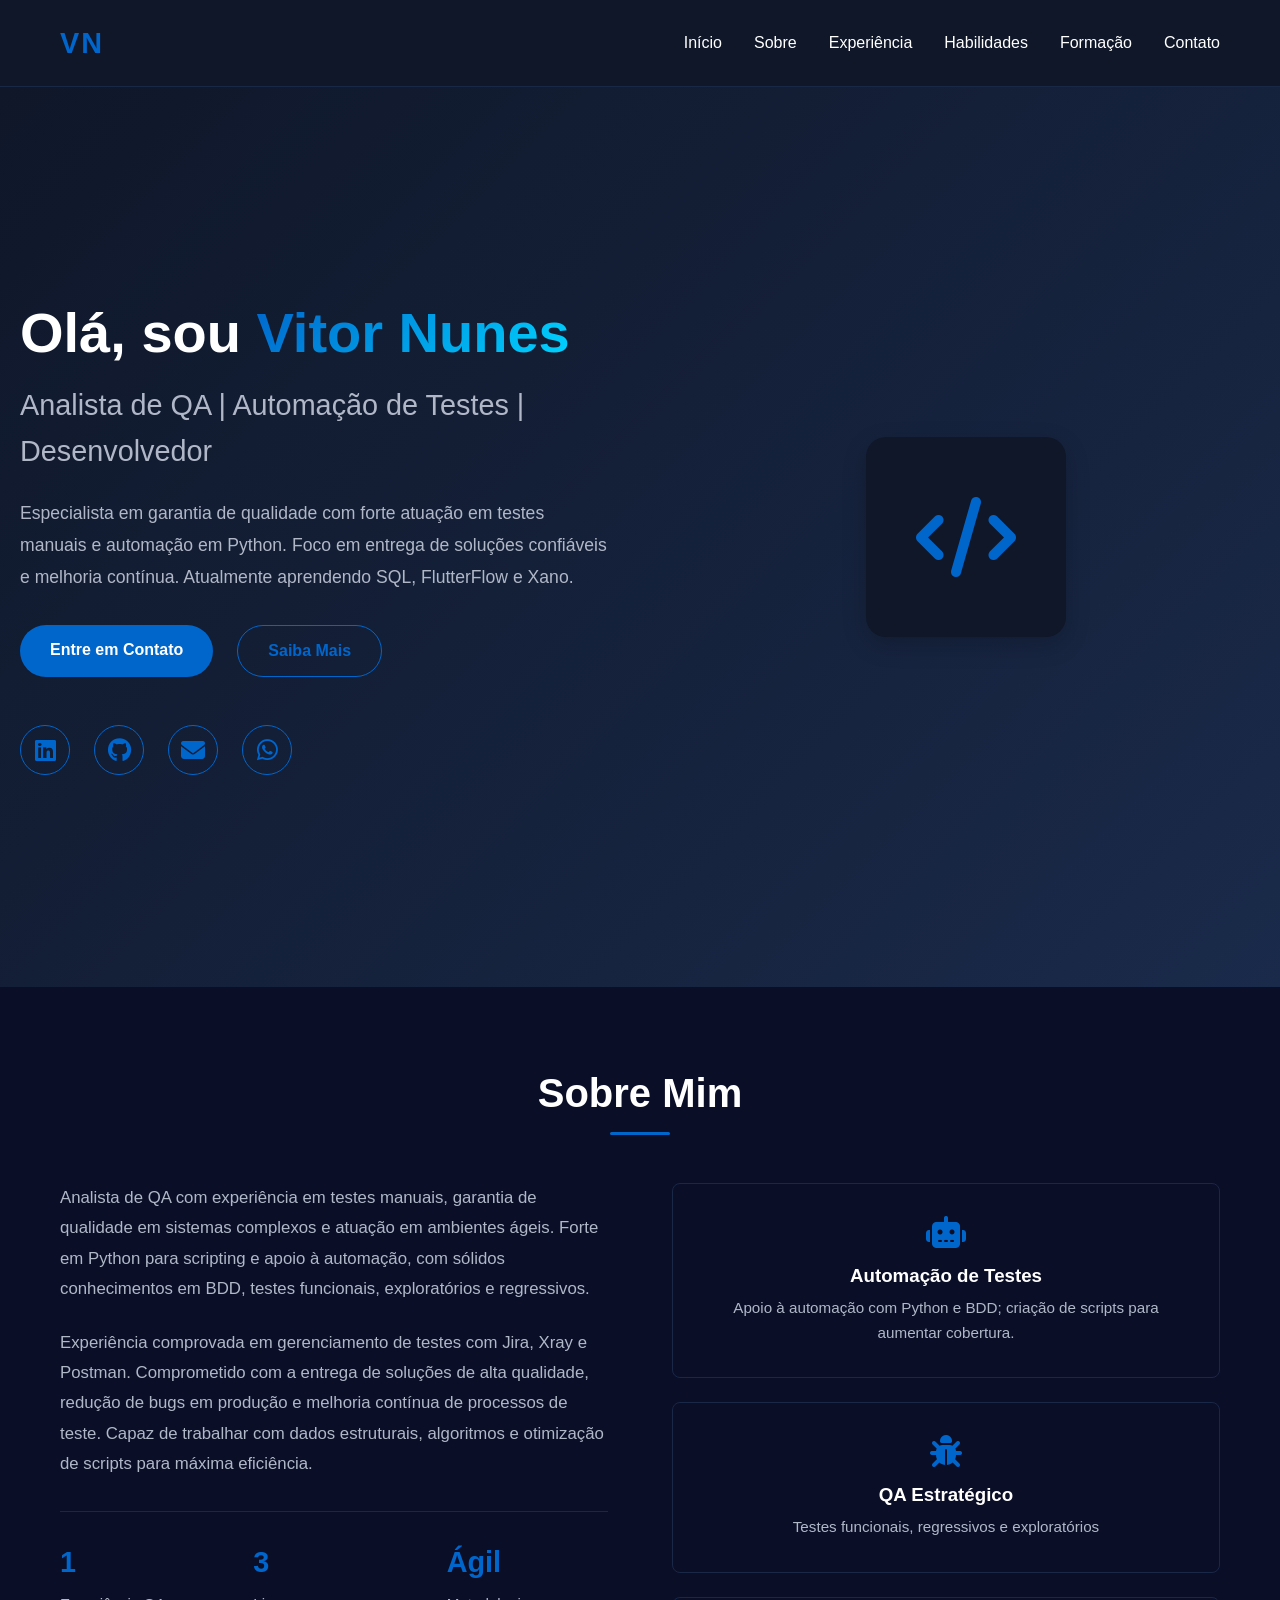
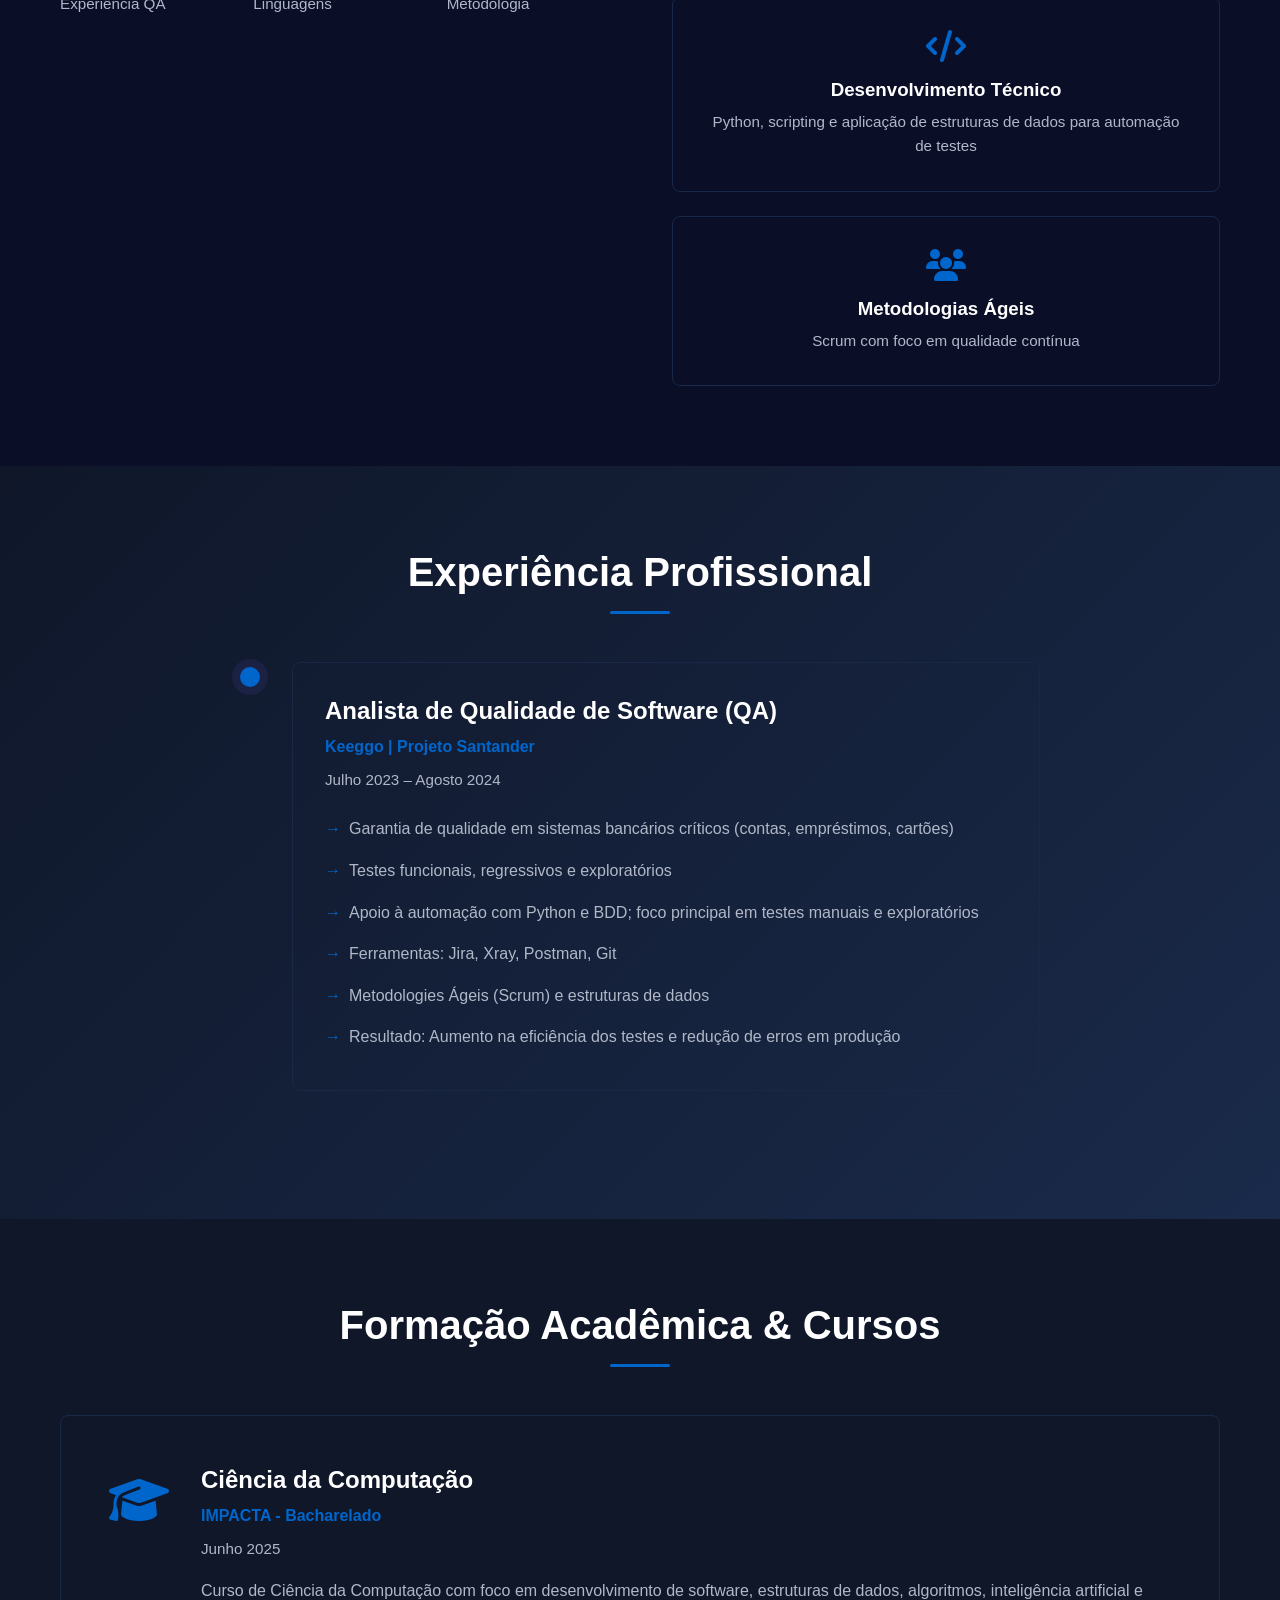
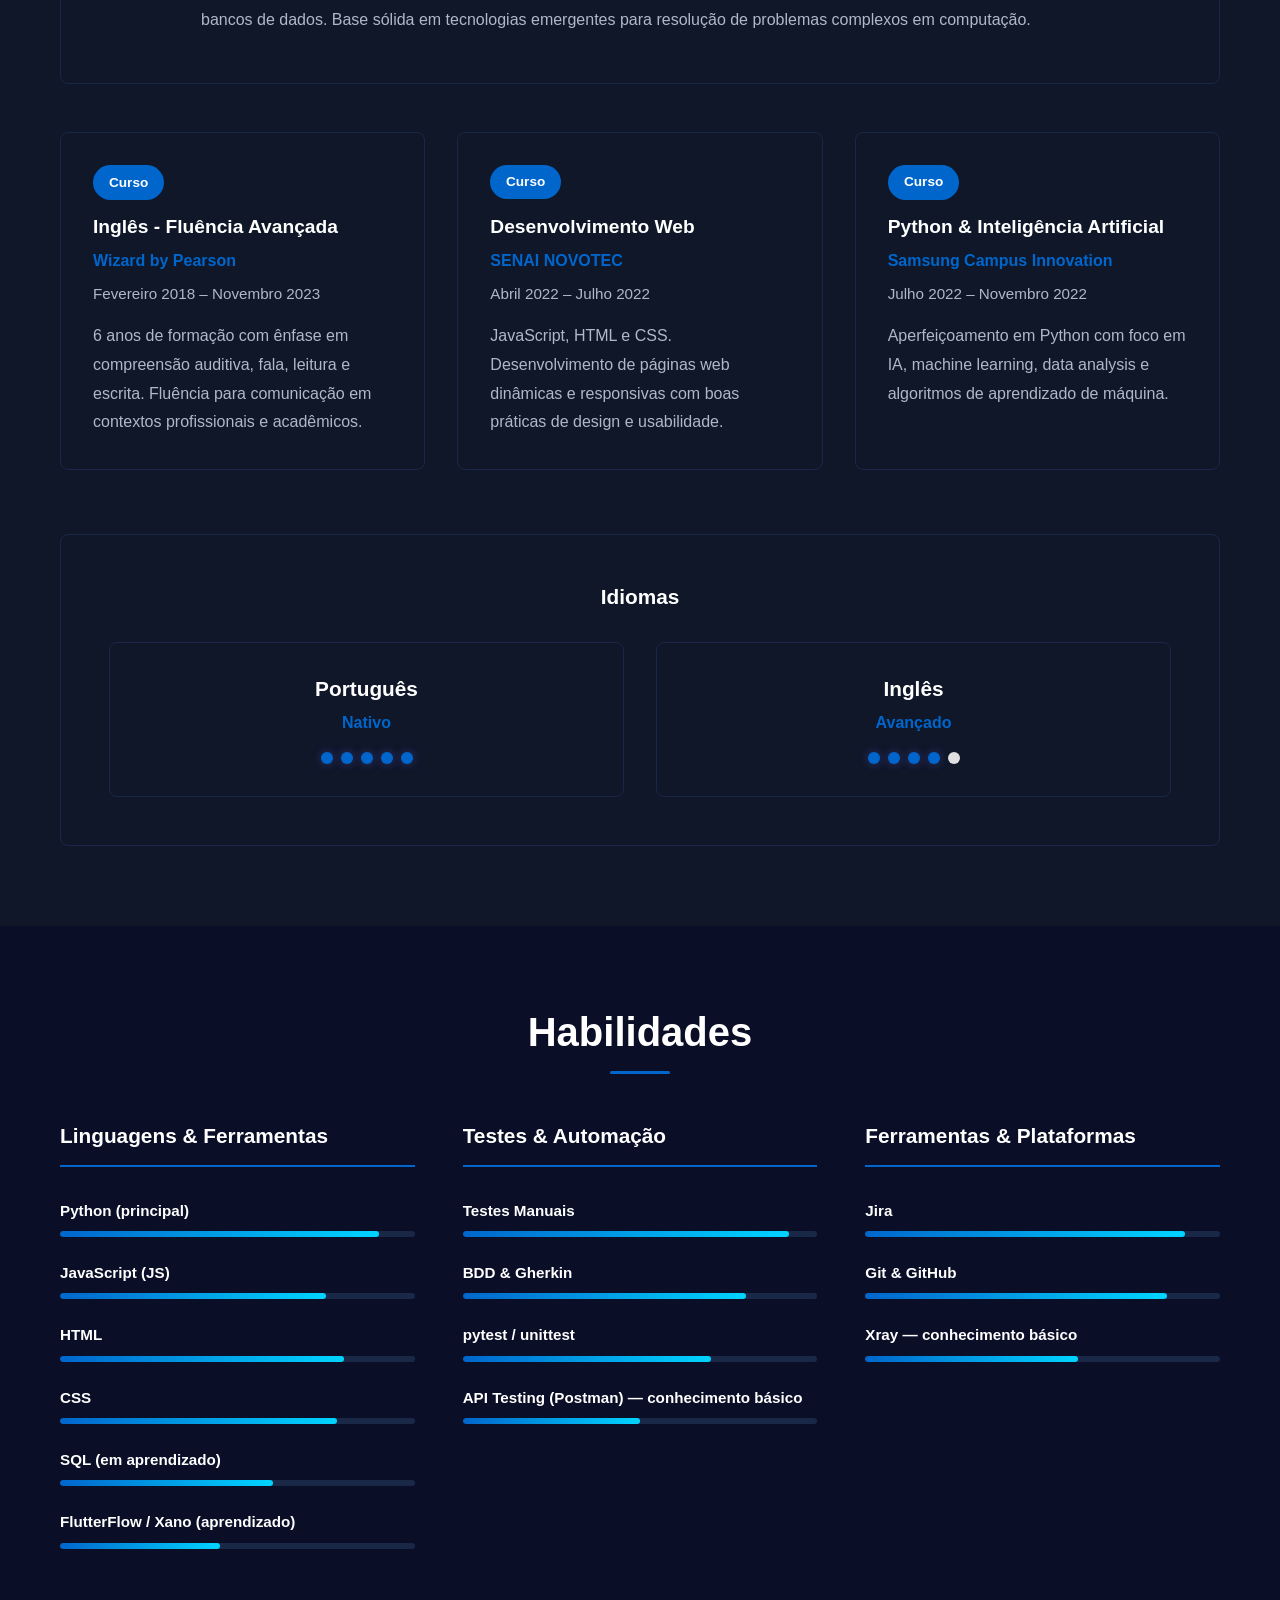
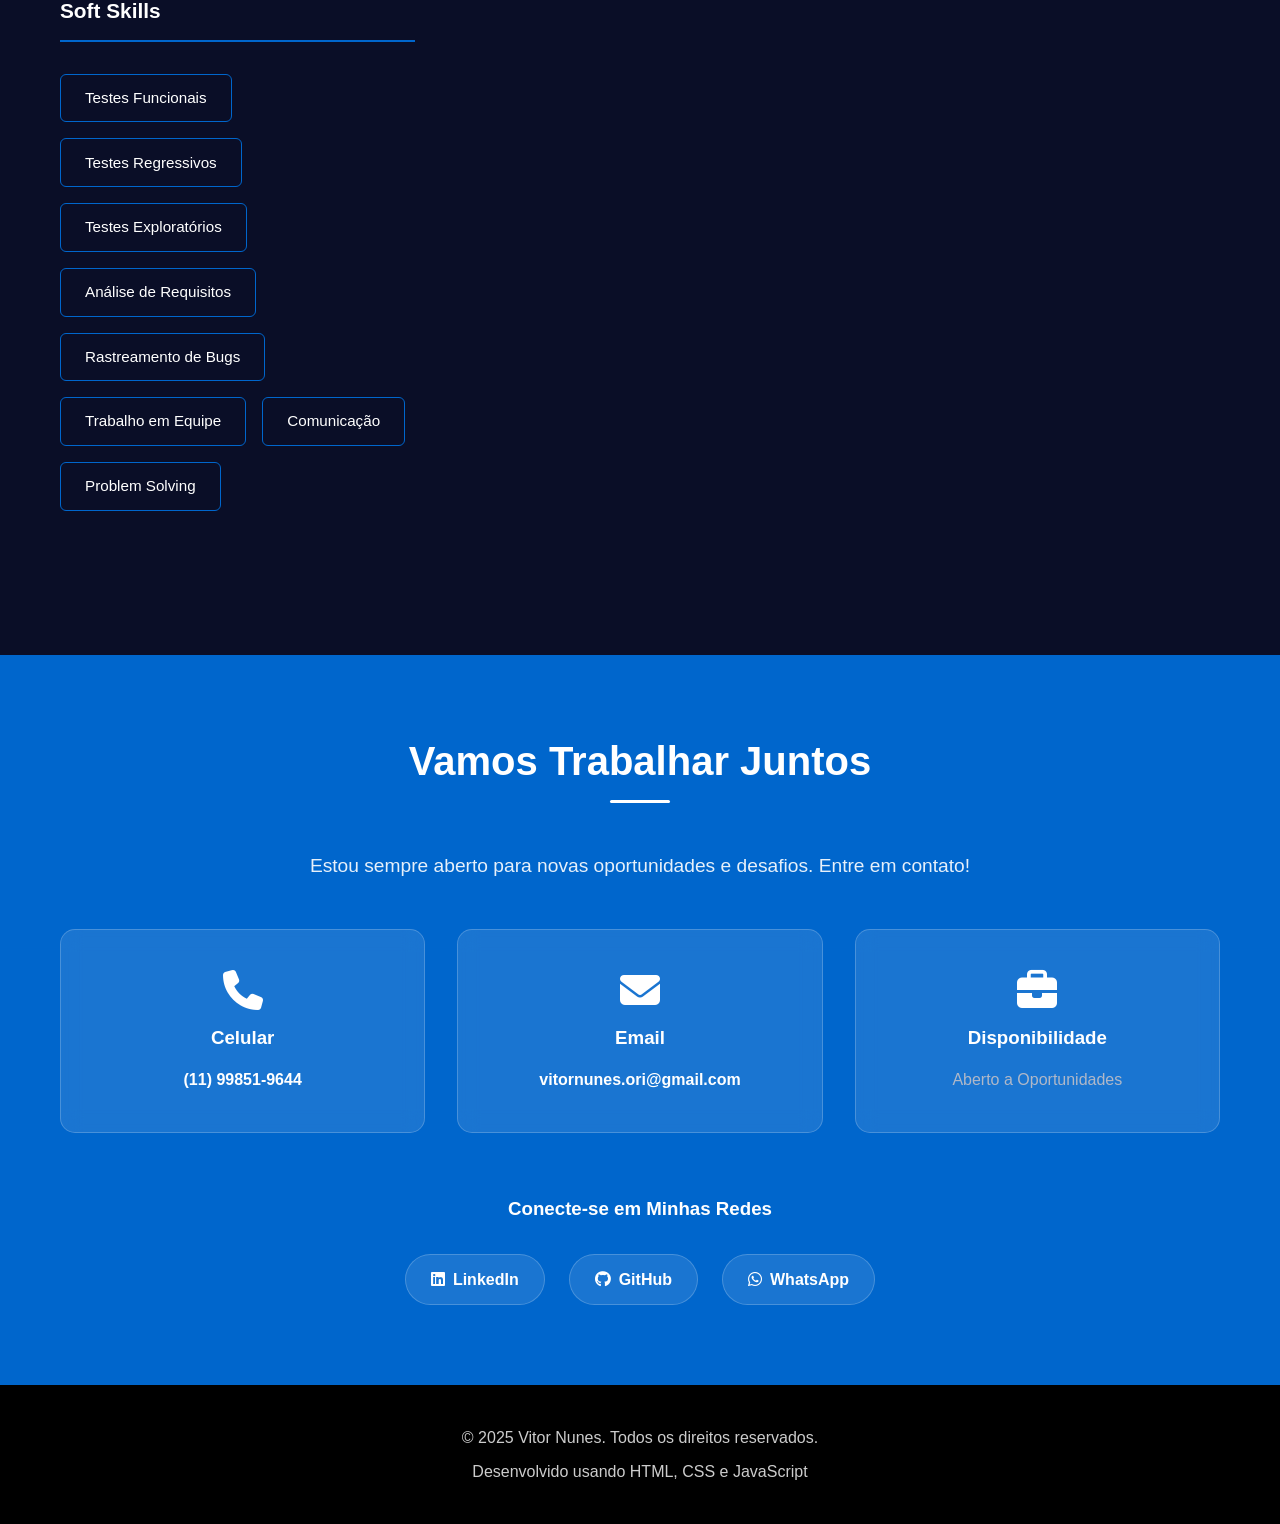
==== index.html @ ae9c6268 "Initial site" ====
<!DOCTYPE html>
<html lang="pt-BR">
<head>
    <meta charset="UTF-8">
    <meta name="viewport" content="width=device-width, initial-scale=1.0">
    <title>Vitor Nunes - QA & Desenvolvedor</title>
    <link rel="stylesheet" href="styles.css">
    <link rel="stylesheet" href="https://cdnjs.cloudflare.com/ajax/libs/font-awesome/6.4.0/css/all.min.css">
</head>
<body>
    <!-- Navigation Bar -->
    <nav class="navbar">
        <div class="container">
            <div class="logo">VN</div>
            <ul class="nav-links">
                <li><a href="#inicio">Início</a></li>
                <li><a href="#sobre">Sobre</a></li>
                <li><a href="#experiencia">Experiência</a></li>
                <li><a href="#habilidades">Habilidades</a></li>
                <li><a href="#formacao">Formação</a></li>
                <li><a href="#contato">Contato</a></li>
            </ul>
            <div class="hamburger">
                <span></span>
                <span></span>
                <span></span>
            </div>
        </div>
    </nav>

    <!-- Hero Section -->
    <section class="hero" id="inicio">
        <div class="hero-content">
            <h1>Olá, sou <span class="highlight">Vitor Nunes</span></h1>
            <p class="subtitle">Analista de QA | Automação de Testes | Desenvolvedor</p>
            <p class="hero-description">
                Especialista em garantia de qualidade com forte atuação em testes manuais e automação em Python.
                Foco em entrega de soluções confiáveis e melhoria contínua. Atualmente aprendendo SQL, FlutterFlow e Xano.
            </p>
            <div class="hero-buttons">
                <a href="#contato" class="btn btn-primary">Entre em Contato</a>
                <a href="#sobre" class="btn btn-secondary">Saiba Mais</a>
            </div>
            <div class="social-links">
                <a href="https://www.linkedin.com/in/vitor-nunes-qa/" target="_blank" title="LinkedIn">
                    <i class="fab fa-linkedin"></i>
                </a>
                <a href="https://github.com/VitorNunes1" target="_blank" title="GitHub">
                    <i class="fab fa-github"></i>
                </a>
                <a href="mailto:vitornunes.ori@gmail.com" title="Email">
                    <i class="fas fa-envelope"></i>
                </a>
                <a href="tel:+5511998519644" title="WhatsApp">
                    <i class="fab fa-whatsapp"></i>
                </a>
            </div>
        </div>
        <div class="hero-illustration">
            <div class="floating-card">
                <i class="fas fa-code"></i>
            </div>
        </div>
    </section>

    <!-- About Section -->
    <section class="about" id="sobre">
        <div class="container">
            <h2>Sobre Mim</h2>
            <div class="about-content">
                <div class="about-text">
                    <p>
                        Analista de QA com experiência em testes manuais, garantia de qualidade em
                        sistemas complexos e atuação em ambientes ágeis. Forte em Python para scripting e
                        apoio à automação, com sólidos conhecimentos em BDD, testes funcionais, exploratórios
                        e regressivos.
                    </p>
                    <p>
                        Experiência comprovada em gerenciamento de testes com Jira, Xray e Postman. 
                        Comprometido com a entrega de soluções de alta qualidade, redução de bugs em 
                        produção e melhoria contínua de processos de teste. Capaz de trabalhar com dados 
                        estruturais, algoritmos e otimização de scripts para máxima eficiência.
                    </p>
                    
                    <div class="profile-stats">
                        <div class="stat">
                            <h3>+1 ano</h3>
                            <p>Experiência QA</p>
                        </div>
                        <div class="stat">
                            <h3>3+</h3>
                            <p>Linguagens</p>
                        </div>
                        <div class="stat">
                            <h3>Ágil</h3>
                            <p>Metodologia</p>
                        </div>
                    </div>
                </div>

                <div class="about-features">
                    <div class="feature-card">
                        <i class="fas fa-robot"></i>
                        <h3>Automação de Testes</h3>
                        <p>Apoio à automação com Python e BDD; criação de scripts para aumentar cobertura.</p>
                    </div>
                    <div class="feature-card">
                        <i class="fas fa-bug"></i>
                        <h3>QA Estratégico</h3>
                        <p>Testes funcionais, regressivos e exploratórios</p>
                    </div>
                    <div class="feature-card">
                        <i class="fas fa-code"></i>
                        <h3>Desenvolvimento Técnico</h3>
                        <p>Python, scripting e aplicação de estruturas de dados para automação de testes</p>
                    </div>
                    <div class="feature-card">
                        <i class="fas fa-users"></i>
                        <h3>Metodologias Ágeis</h3>
                        <p>Scrum com foco em qualidade contínua</p>
                    </div>
                </div>
            </div>
        </div>
    </section>

    <!-- Experience Section -->
    <section class="experience" id="experiencia">
        <div class="container">
            <h2>Experiência Profissional</h2>
            <div class="experience-timeline">
                <div class="timeline-item">
                    <div class="timeline-dot"></div>
                    <div class="timeline-content">
                        <h3>Analista de Qualidade de Software (QA)</h3>
                        <p class="company">Keeggo | Projeto Santander</p>
                        <p class="period">Julho 2023 – Agosto 2024</p>
                        <ul class="responsibilities">
                            <li>Garantia de qualidade em sistemas bancários críticos (contas, empréstimos, cartões)</li>
                            <li>Testes funcionais, regressivos e exploratórios</li>
                            <li>Apoio à automação com Python e BDD; foco principal em testes manuais e exploratórios</li>
                            <li>Ferramentas: Jira, Xray, Postman, Git</li>
                            <li>Metodologies Ágeis (Scrum) e estruturas de dados</li>
                            <li>Resultado: Aumento na eficiência dos testes e redução de erros em produção</li>
                        </ul>
                    </div>
                </div>
            </div>
        </div>
    </section>
    <!-- Education Section -->
    <section class="education" id="formacao">
        <div class="container">
            <h2>Formação Acadêmica & Cursos</h2>
            
            <div class="education-content">
                <div class="education-item featured">
                    <div class="education-icon">
                        <i class="fas fa-graduation-cap"></i>
                    </div>
                    <div class="education-info">
                        <h3>Ciência da Computação</h3>
                        <p class="institution">IMPACTA - Bacharelado</p>
                        <p class="period">Junho 2025</p>
                        <p class="description">
                            Curso de Ciência da Computação com foco em desenvolvimento de software, estruturas de dados, 
                            algoritmos, inteligência artificial e bancos de dados. Base sólida em tecnologias emergentes 
                            para resolução de problemas complexos em computação.
                        </p>
                    </div>
                </div>

                <div class="courses-grid">
                    <div class="course-card">
                        <div class="course-badge">Curso</div>
                        <h4>Inglês - Fluência Avançada</h4>
                        <p class="institution">Wizard by Pearson</p>
                        <p class="period">Fevereiro 2018 – Novembro 2023</p>
                        <p class="description">
                            6 anos de formação com ênfase em compreensão auditiva, fala, leitura e escrita. 
                            Fluência para comunicação em contextos profissionais e acadêmicos.
                        </p>
                    </div>

                    <div class="course-card">
                        <div class="course-badge">Curso</div>
                        <h4>Desenvolvimento Web</h4>
                        <p class="institution">SENAI NOVOTEC</p>
                        <p class="period">Abril 2022 – Julho 2022</p>
                        <p class="description">
                            JavaScript, HTML e CSS. Desenvolvimento de páginas web dinâmicas e responsivas 
                            com boas práticas de design e usabilidade.
                        </p>
                    </div>

                    <div class="course-card">
                        <div class="course-badge">Curso</div>
                        <h4>Python & Inteligência Artificial</h4>
                        <p class="institution">Samsung Campus Innovation</p>
                        <p class="period">Julho 2022 – Novembro 2022</p>
                        <p class="description">
                            Aperfeiçoamento em Python com foco em IA, machine learning, data analysis 
                            e algoritmos de aprendizado de máquina.
                        </p>
                    </div>
                </div>
            </div>

            <!-- Languages Section -->
            <div class="languages-section">
                <h3>Idiomas</h3>
                <div class="languages-grid">
                    <div class="language-card">
                        <h4>Português</h4>
                        <p class="level">Nativo</p>
                        <div class="proficiency">
                            <span class="dot active"></span>
                            <span class="dot active"></span>
                            <span class="dot active"></span>
                            <span class="dot active"></span>
                            <span class="dot active"></span>
                        </div>
                    </div>
                    <div class="language-card">
                        <h4>Inglês</h4>
                        <p class="level">Avançado</p>
                        <div class="proficiency">
                            <span class="dot active"></span>
                            <span class="dot active"></span>
                            <span class="dot active"></span>
                            <span class="dot active"></span>
                            <span class="dot"></span>
                        </div>
                    </div>
                </div>
            </div>
        </div>
    </section>

    <!-- Skills Section -->
    <section class="skills" id="habilidades">
        <div class="container">
            <h2>Habilidades</h2>
            
            <div class="skills-grid">
                <div class="skill-category">
                    <h3>Linguagens & Ferramentas</h3>
                    <div class="skills-list">
                                <div class="skill-item">
                                    <span class="skill-name">Python (principal)</span>
                                    <div class="skill-bar">
                                        <div class="skill-progress" style="width: 90%"></div>
                                    </div>
                                </div>
                                <div class="skill-item">
                                    <span class="skill-name">JavaScript (JS)</span>
                                    <div class="skill-bar">
                                        <div class="skill-progress" style="width: 75%"></div>
                                    </div>
                                </div>
                                <div class="skill-item">
                                    <span class="skill-name">HTML</span>
                                    <div class="skill-bar">
                                        <div class="skill-progress" style="width: 80%"></div>
                                    </div>
                                </div>
                                <div class="skill-item">
                                    <span class="skill-name">CSS</span>
                                    <div class="skill-bar">
                                        <div class="skill-progress" style="width: 78%"></div>
                                    </div>
                                </div>
                                <div class="skill-item">
                                    <span class="skill-name">SQL (em aprendizado)</span>
                                    <div class="skill-bar">
                                        <div class="skill-progress" style="width: 60%"></div>
                                    </div>
                                </div>
                                <div class="skill-item">
                                    <span class="skill-name">FlutterFlow / Xano (aprendizado)</span>
                                    <div class="skill-bar">
                                        <div class="skill-progress" style="width: 45%"></div>
                                    </div>
                                </div>
                    </div>
                </div>

                <div class="skill-category">
                    <h3>Testes & Automação</h3>
                    <div class="skills-list">
                        <div class="skill-item">
                            <span class="skill-name">Testes Manuais</span>
                            <div class="skill-bar">
                                <div class="skill-progress" style="width: 92%"></div>
                            </div>
                        </div>
                        <div class="skill-item">
                            <span class="skill-name">BDD & Gherkin</span>
                            <div class="skill-bar">
                                <div class="skill-progress" style="width: 80%"></div>
                            </div>
                        </div>
                        <div class="skill-item">
                            <span class="skill-name">pytest / unittest</span>
                            <div class="skill-bar">
                                <div class="skill-progress" style="width: 70%"></div>
                            </div>
                        </div>
                        <div class="skill-item">
                            <span class="skill-name">API Testing (Postman) — conhecimento básico</span>
                            <div class="skill-bar">
                                <div class="skill-progress" style="width: 50%"></div>
                            </div>
                        </div>
                    </div>
                </div>

                <div class="skill-category">
                    <h3>Ferramentas & Plataformas</h3>
                    <div class="skills-list">
                        <div class="skill-item">
                            <span class="skill-name">Jira</span>
                            <div class="skill-bar">
                                <div class="skill-progress" style="width: 90%"></div>
                            </div>
                        </div>
                        <div class="skill-item">
                            <span class="skill-name">Git & GitHub</span>
                            <div class="skill-bar">
                                <div class="skill-progress" style="width: 85%"></div>
                            </div>
                        </div>
                        <div class="skill-item">
                            <span class="skill-name">Xray — conhecimento básico</span>
                            <div class="skill-bar">
                                <div class="skill-progress" style="width: 60%"></div>
                            </div>
                        </div>
                    </div>
                </div>

                <div class="skill-category">
                    <h3>Soft Skills</h3>
                    <div class="soft-skills">
                        <span class="skill-tag">Testes Funcionais</span>
                        <span class="skill-tag">Testes Regressivos</span>
                        <span class="skill-tag">Testes Exploratórios</span>
                        <span class="skill-tag">Análise de Requisitos</span>
                        <span class="skill-tag">Rastreamento de Bugs</span>
                        <span class="skill-tag">Trabalho em Equipe</span>
                        <span class="skill-tag">Comunicação</span>
                        <span class="skill-tag">Problem Solving</span>
                    </div>
                </div>
            </div>
        </div>
    </section>

    <!-- Contact Section -->
    <section class="contact" id="contato">
        <div class="container">
            <h2>Vamos Trabalhar Juntos</h2>
            <p class="contact-subtitle">Estou sempre aberto para novas oportunidades e desafios. Entre em contato!</p>
            
            <div class="contact-grid">
                <div class="contact-card">
                    <i class="fas fa-phone"></i>
                    <h3>Celular</h3>
                    <p><a href="tel:+5511998519644">(11) 99851-9644</a></p>
                </div>
                <div class="contact-card">
                    <i class="fas fa-envelope"></i>
                    <h3>Email</h3>
                    <p><a href="mailto:vitornunes.ori@gmail.com">vitornunes.ori@gmail.com</a></p>
                </div>
                <div class="contact-card">
                    <i class="fas fa-briefcase"></i>
                    <h3>Disponibilidade</h3>
                    <p>Aberto a Oportunidades</p>
                </div>
            </div>

            <div class="contact-social">
                <h3>Conecte-se em Minhas Redes</h3>
                <div class="social-buttons">
                    <a href="https://www.linkedin.com/in/vitor-nunes-qa/" class="social-btn linkedin">
                        <i class="fab fa-linkedin"></i> LinkedIn
                    </a>
                    <a href="https://github.com/VitorNunes1" class="social-btn github">
                        <i class="fab fa-github"></i> GitHub
                    </a>
                    <a href="https://wa.me/5511998519644" class="social-btn whatsapp">
                        <i class="fab fa-whatsapp"></i> WhatsApp
                    </a>
                </div>
            </div>
        </div>
    </section>

    <!-- Footer -->
    <footer class="footer">
        <div class="container">
            <p>&copy; 2025 Vitor Nunes. Todos os direitos reservados.</p>
            <p>Desenvolvido usando HTML, CSS e JavaScript</p>
        </div>
    </footer>

    <script src="script.js"></script>
</body>
</html>
---- styles.css ----
/* ============================================
   VARIÁVEIS DE COR E ESPAÇAMENTO
   ============================================ */

:root {
    --primary-color: #0066cc;
    --secondary-color: #0052a3;
    --accent-color: #00d4ff;
    --dark-bg: #0a0e27;
    --light-bg: #0f1729;
    --text-dark: #ffffff;
    --text-light: #b0b8c8;
    --border-color: #1a2847;
    --shadow: 0 4px 12px rgba(0, 0, 0, 0.15);
    --shadow-lg: 0 8px 24px rgba(0, 0, 0, 0.2);
    --transition: all 0.3s cubic-bezier(0.4, 0, 0.2, 1);
}

/* ============================================
   RESET E ESTILOS GLOBAIS
   ============================================ */

* {
    margin: 0;
    padding: 0;
    box-sizing: border-box;
}

html {
    scroll-behavior: smooth;
}

body {
    font-family: 'Segoe UI', Tahoma, Geneva, Verdana, sans-serif;
    color: var(--text-dark);
    background-color: var(--dark-bg);
    line-height: 1.6;
}

.container {
    max-width: 1200px;
    margin: 0 auto;
    padding: 0 20px;
}

h1, h2, h3, h4, h5, h6 {
    font-weight: 600;
    line-height: 1.3;
}

h2 {
    font-size: 2.5rem;
    margin-bottom: 3rem;
    text-align: center;
    position: relative;
    padding-bottom: 1rem;
}

h2::after {
    content: '';
    position: absolute;
    bottom: 0;
    left: 50%;
    transform: translateX(-50%);
    width: 60px;
    height: 3px;
    background: var(--primary-color);
    border-radius: 2px;
}

p {
    color: var(--text-light);
}

a {
    text-decoration: none;
    color: inherit;
    transition: var(--transition);
}

/* ============================================
   NAVEGAÇÃO
   ============================================ */

.navbar {
    background: var(--light-bg);
    border-bottom: 1px solid var(--border-color);
    position: sticky;
    top: 0;
    z-index: 100;
}

.navbar .container {
    display: flex;
    justify-content: space-between;
    align-items: center;
    padding: 20px;
}

.logo {
    font-size: 1.8rem;
    font-weight: 700;
    color: var(--primary-color);
    letter-spacing: 2px;
}

.nav-links {
    display: flex;
    list-style: none;
    gap: 2rem;
}

.nav-links a {
    color: var(--text-dark);
    font-weight: 500;
    position: relative;
    transition: var(--transition);
}

.nav-links a:hover {
    color: var(--primary-color);
}

.nav-links a::after {
    content: '';
    position: absolute;
    bottom: -5px;
    left: 0;
    width: 0;
    height: 2px;
    background: var(--primary-color);
    transition: var(--transition);
}

.nav-links a:hover::after {
    width: 100%;
}

.hamburger {
    display: none;
    flex-direction: column;
    gap: 5px;
    cursor: pointer;
}

.hamburger span {
    width: 25px;
    height: 3px;
    background: var(--text-dark);
    border-radius: 3px;
    transition: var(--transition);
}

/* ============================================
   SEÇÃO HERO
   ============================================ */

.hero {
    min-height: 100vh;
    display: flex;
    align-items: center;
    gap: 4rem;
    padding: 60px 20px;
    background: linear-gradient(135deg, #0f1729 0%, #1a2a4a 100%);
    position: relative;
    overflow: hidden;
}



@keyframes float {
    0% {
        transform: translateY(0px);
    }
    50% {
        transform: translateY(20px);
    }
    100% {
        transform: translateY(0px);
    }
}

.hero-content {
    flex: 1;
    z-index: 2;
}

.hero h1 {
    font-size: 3.5rem;
    line-height: 1.2;
    margin-bottom: 1rem;
    color: var(--text-dark);
}

.highlight {
    background: linear-gradient(135deg, var(--primary-color), var(--accent-color));
    -webkit-background-clip: text;
    -webkit-text-fill-color: transparent;
    background-clip: text;
}

.subtitle {
    font-size: 1.8rem;
    color: var(--text-light);
    margin-bottom: 1.5rem;
}

.hero-description {
    font-size: 1.1rem;
    color: var(--text-light);
    margin-bottom: 2rem;
    max-width: 600px;
    line-height: 1.8;
}

.hero-buttons {
    display: flex;
    gap: 1.5rem;
    margin-bottom: 3rem;
}

.btn {
    padding: 12px 30px;
    border-radius: 50px;
    font-weight: 600;
    font-size: 1rem;
    cursor: pointer;
    border: none;
    transition: var(--transition);
    display: inline-block;
}

.btn-primary {
    background: var(--primary-color);
    color: white;
    box-shadow: none;
}

.btn-primary:hover {
    transform: none;
    box-shadow: none;
    opacity: 0.9;
}

.btn-secondary {
    background: transparent;
    color: var(--primary-color);
    border: 1px solid var(--primary-color);
}

.btn-secondary:hover {
    background: var(--primary-color);
    color: white;
    transform: none;
}

.social-links {
    display: flex;
    gap: 1.5rem;
    font-size: 1.5rem;
}

.social-links a {
    display: flex;
    align-items: center;
    justify-content: center;
    width: 50px;
    height: 50px;
    border-radius: 50%;
    background: transparent;
    color: var(--primary-color);
    border: 1px solid var(--primary-color);
    box-shadow: none;
    transition: var(--transition);
}

.social-links a:hover {
    transform: none;
    box-shadow: none;
    background: var(--primary-color);
    color: white;
}

.hero-illustration {
    flex: 1;
    display: flex;
    justify-content: center;
    align-items: center;
    position: relative;
    z-index: 2;
}

.floating-card {
    width: 200px;
    height: 200px;
    background: var(--light-bg);
    border-radius: 20px;
    display: flex;
    align-items: center;
    justify-content: center;
    font-size: 5rem;
    color: var(--primary-color);
    box-shadow: var(--shadow-lg);
    animation: float 4s ease-in-out infinite;
}

/* ============================================
   SEÇÃO SOBRE
   ============================================ */

.about {
    padding: 80px 20px;
    background: var(--dark-bg);
}

.about-content {
    display: grid;
    grid-template-columns: 1fr 1fr;
    gap: 4rem;
    align-items: start;
}

.about-text p {
    margin-bottom: 1.5rem;
    font-size: 1.05rem;
    line-height: 1.8;
    color: var(--text-light);
}

.profile-stats {
    display: grid;
    grid-template-columns: repeat(3, 1fr);
    gap: 2rem;
    margin-top: 2rem;
    padding-top: 2rem;
    border-top: 1px solid var(--border-color);
}

.stat h3 {
    font-size: 1.8rem;
    color: var(--primary-color);
    margin-bottom: 0.5rem;
}

.stat p {
    color: var(--text-light);
    font-size: 0.95rem;
}

.about-features {
    display: grid;
    gap: 1.5rem;
}

.feature-card {
    padding: 2rem;
    background: transparent;
    border-radius: 8px;
    text-align: center;
    transition: var(--transition);
    border: 1px solid var(--border-color);
}

.feature-card:hover {
    border-color: var(--primary-color);
    background: rgba(0, 102, 204, 0.05);
    transform: none;
    box-shadow: none;
}

.feature-card i {
    font-size: 2rem;
    color: var(--primary-color);
    margin-bottom: 1rem;
}

.feature-card h3 {
    margin-bottom: 0.5rem;
    color: var(--text-dark);
}

.feature-card p {
    font-size: 0.95rem;
    color: var(--text-light);
}

/* ============================================
   SEÇÃO EXPERIÊNCIA
   ============================================ */

.experience {
    padding: 80px 20px;
    background: linear-gradient(135deg, #0f1729 0%, #1a2a4a 100%);
}

.experience-timeline {
    max-width: 800px;
    margin: 0 auto;
}

.timeline-item {
    display: flex;
    gap: 2rem;
    margin-bottom: 3rem;
    position: relative;
}

.timeline-dot {
    width: 20px;
    height: 20px;
    background: var(--primary-color);
    border-radius: 50%;
    margin-top: 5px;
    flex-shrink: 0;
    box-shadow: 0 0 0 8px rgba(108, 92, 231, 0.1);
}

.timeline-item::before {
    content: '';
    position: absolute;
    left: 9px;
    top: 30px;
    bottom: -30px;
    width: 2px;
    background: var(--primary-color);
    opacity: 0.3;
}

.timeline-item:last-child::before {
    display: none;
}

.timeline-content {
    background: transparent;
    padding: 2rem;
    border-radius: 8px;
    border: 1px solid var(--border-color);
    box-shadow: none;
    flex: 1;
}

.timeline-content h3 {
    font-size: 1.5rem;
    color: var(--text-dark);
    margin-bottom: 0.5rem;
}

.company {
    color: var(--primary-color);
    font-weight: 600;
    margin-bottom: 0.5rem;
}

.period {
    color: var(--text-light);
    font-size: 0.95rem;
    margin-bottom: 1rem;
}

.responsibilities {
    list-style: none;
    padding-left: 0;
}

.responsibilities li {
    padding: 0.5rem 0 0.5rem 1.5rem;
    color: var(--text-light);
    position: relative;
}

.responsibilities li::before {
    content: '→';
    position: absolute;
    left: 0;
    color: var(--primary-color);
    font-weight: bold;
}

/* ============================================
   SEÇÃO HABILIDADES
   ============================================ */

.skills {
    padding: 80px 20px;
    background: var(--dark-bg);
}

.skills-grid {
    display: grid;
    grid-template-columns: repeat(auto-fit, minmax(350px, 1fr));
    gap: 3rem;
    margin-bottom: 4rem;
}

.skill-category h3 {
    font-size: 1.3rem;
    color: var(--text-dark);
    margin-bottom: 2rem;
    padding-bottom: 1rem;
    border-bottom: 2px solid var(--primary-color);
}

.skills-list {
    display: flex;
    flex-direction: column;
    gap: 1.5rem;
}

.skill-item {
    display: flex;
    flex-direction: column;
    gap: 0.5rem;
}

.skill-name {
    font-weight: 600;
    color: var(--text-dark);
    font-size: 0.95rem;
}

.skill-bar {
    height: 6px;
    background: #1a2847;
    border-radius: 3px;
    overflow: hidden;
}

.skill-progress {
    height: 100%;
    background: linear-gradient(90deg, var(--primary-color), var(--accent-color));
    border-radius: 3px;
    transition: var(--transition);
}

.soft-skills {
    display: flex;
    flex-wrap: wrap;
    gap: 1rem;
}

.skill-tag {
    background: transparent;
    padding: 0.7rem 1.5rem;
    border-radius: 6px;
    font-size: 0.95rem;
    color: var(--text-dark);
    font-weight: 500;
    transition: var(--transition);
    border: 1px solid var(--primary-color);
}

.skill-tag:hover {
    background: rgba(0, 102, 204, 0.1);
    color: var(--text-dark);
    border-color: var(--primary-color);
}

/* ============================================
   SEÇÃO FORMAÇÃO
   ============================================ */

.education {
    padding: 80px 20px;
    background: #0f1729;
}

.education-content {
    margin-bottom: 4rem;
}

.featured {
    background: transparent;
    padding: 3rem;
    border-radius: 8px;
    margin-bottom: 3rem;
    border: 1px solid var(--border-color);
    box-shadow: none;
    display: flex;
    gap: 2rem;
    align-items: flex-start;
}

.education-icon {
    font-size: 3rem;
    color: var(--primary-color);
    flex-shrink: 0;
}

.education-info h3 {
    font-size: 1.5rem;
    margin-bottom: 0.5rem;
    color: var(--text-dark);
}

.institution {
    color: var(--primary-color);
    font-weight: 600;
    margin-bottom: 0.5rem;
}

.period {
    color: var(--text-light);
    font-size: 0.95rem;
    margin-bottom: 1rem;
}

.description {
    color: var(--text-light);
    line-height: 1.8;
}

.courses-grid {
    display: grid;
    grid-template-columns: repeat(auto-fit, minmax(300px, 1fr));
    gap: 2rem;
    margin-bottom: 3rem;
}

.course-card {
    background: transparent;
    padding: 2rem;
    border-radius: 8px;
    border: 1px solid var(--border-color);
    box-shadow: none;
    transition: var(--transition);
    position: relative;
}

.course-card:hover {
    transform: none;
    border-color: var(--primary-color);
    background: rgba(0, 102, 204, 0.05);
}

.course-badge {
    display: inline-block;
    background: var(--primary-color);
    color: white;
    padding: 0.4rem 1rem;
    border-radius: 20px;
    font-size: 0.85rem;
    font-weight: 600;
    margin-bottom: 1rem;
}

.course-card h4 {
    font-size: 1.2rem;
    margin-bottom: 0.5rem;
    color: var(--text-dark);
}

.languages-section {
    background: transparent;
    padding: 3rem;
    border-radius: 8px;
    border: 1px solid var(--border-color);
    box-shadow: none;
}

.languages-section h3 {
    font-size: 1.3rem;
    margin-bottom: 2rem;
    color: var(--text-dark);
    text-align: center;
}

.languages-grid {
    display: grid;
    grid-template-columns: repeat(auto-fit, minmax(250px, 1fr));
    gap: 2rem;
}

.language-card {
    text-align: center;
    padding: 2rem;
    background: transparent;
    border-radius: 8px;
    border: 1px solid var(--border-color);
    transition: var(--transition);
}

.language-card:hover {
    background: rgba(0, 102, 204, 0.05);
    border-color: var(--primary-color);
    box-shadow: none;
}

.language-card h4 {
    font-size: 1.3rem;
    color: var(--text-dark);
    margin-bottom: 0.5rem;
}

.language-card .level {
    color: var(--primary-color);
    font-weight: 600;
    margin-bottom: 1rem;
}

.proficiency {
    display: flex;
    gap: 0.5rem;
    justify-content: center;
}

.dot {
    width: 12px;
    height: 12px;
    border-radius: 50%;
    background: #e0e0e0;
    transition: var(--transition);
}

.dot.active {
    background: var(--primary-color);
    box-shadow: 0 0 10px rgba(108, 92, 231, 0.4);
}

/* ============================================
   SEÇÃO CONTATO
   ============================================ */

.contact {
    padding: 80px 20px;
    background: var(--primary-color);
    color: white;
}

.contact h2 {
    color: white;
}

.contact h2::after {
    background: white;
}

.contact-subtitle {
    text-align: center;
    font-size: 1.2rem;
    margin-bottom: 3rem;
    color: rgba(255, 255, 255, 0.9);
}

.contact-grid {
    display: grid;
    grid-template-columns: repeat(auto-fit, minmax(250px, 1fr));
    gap: 2rem;
    margin-bottom: 4rem;
}

.contact-card {
    background: rgba(255, 255, 255, 0.1);
    padding: 2.5rem;
    border-radius: 15px;
    text-align: center;
    backdrop-filter: blur(10px);
    border: 1px solid rgba(255, 255, 255, 0.2);
    transition: var(--transition);
}

.contact-card:hover {
    background: rgba(255, 255, 255, 0.15);
    transform: translateY(-5px);
}

.contact-card i {
    font-size: 2.5rem;
    margin-bottom: 1rem;
}

.contact-card h3 {
    margin-bottom: 1rem;
    color: white;
}

.contact-card a {
    color: white;
    font-weight: 600;
    transition: var(--transition);
}

.contact-card a:hover {
    opacity: 0.8;
}

.small {
    font-size: 0.9rem;
    opacity: 0.9;
    margin-top: 0.5rem;
}

.contact-social {
    text-align: center;
}

.contact-social h3 {
    margin-bottom: 2rem;
    color: white;
}

.social-buttons {
    display: flex;
    gap: 1.5rem;
    justify-content: center;
    flex-wrap: wrap;
}

.social-btn {
    display: inline-flex;
    align-items: center;
    gap: 0.5rem;
    padding: 12px 25px;
    background: rgba(255, 255, 255, 0.1);
    color: white;
    border-radius: 50px;
    font-weight: 600;
    transition: var(--transition);
    border: 1px solid rgba(255, 255, 255, 0.2);
}

.social-btn:hover {
    transform: none;
    box-shadow: none;
    background: rgba(255, 255, 255, 0.2);
}

.social-btn.linkedin:hover {
    background: rgba(255, 255, 255, 0.2);
    color: white;
}

.social-btn.github:hover {
    background: rgba(255, 255, 255, 0.2);
    color: white;
}

.social-btn.whatsapp:hover {
    background: rgba(255, 255, 255, 0.2);
    color: white;
}

/* ============================================
   FOOTER
   ============================================ */

.footer {
    background: #000000;
    color: white;
    padding: 2rem 20px;
    text-align: center;
}

.footer p {
    color: rgba(255, 255, 255, 0.8);
    margin: 0.5rem 0;
}

.footer i {
    color: var(--accent-color);
    margin: 0 0.3rem;
}

/* ============================================
   RESPONSIVIDADE
   ============================================ */

@media (max-width: 768px) {
    .nav-links {
        display: none;
    }

    .hamburger {
        display: flex;
    }

    .hero {
        flex-direction: column;
        text-align: center;
        padding: 40px 20px;
    }

    .hero h1 {
        font-size: 2.5rem;
    }

    .subtitle {
        font-size: 1.3rem;
    }

    .hero-buttons {
        justify-content: center;
        flex-wrap: wrap;
    }

    .social-links {
        justify-content: center;
    }

    .hero-illustration {
        margin-top: 2rem;
    }

    h2 {
        font-size: 2rem;
        margin-bottom: 2rem;
    }

    .about-content {
        grid-template-columns: 1fr;
    }

    .profile-stats {
        grid-template-columns: 1fr;
    }

    .skills-grid {
        grid-template-columns: 1fr;
    }

    .contact-grid {
        grid-template-columns: 1fr;
    }

    .social-buttons {
        flex-direction: column;
        align-items: center;
    }

    .featured {
        flex-direction: column;
        text-align: center;
    }

    .courses-grid {
        grid-template-columns: 1fr;
    }
}

@media (max-width: 480px) {
    .hero h1 {
        font-size: 1.8rem;
    }

    .subtitle {
        font-size: 1.1rem;
    }

    .btn {
        padding: 10px 20px;
        font-size: 0.9rem;
    }

    h2 {
        font-size: 1.8rem;
    }

    .feature-card {
        padding: 1.5rem;
    }

    .timeline-content {
        padding: 1.5rem;
    }

    .contact-card {
        padding: 1.5rem;
    }
}
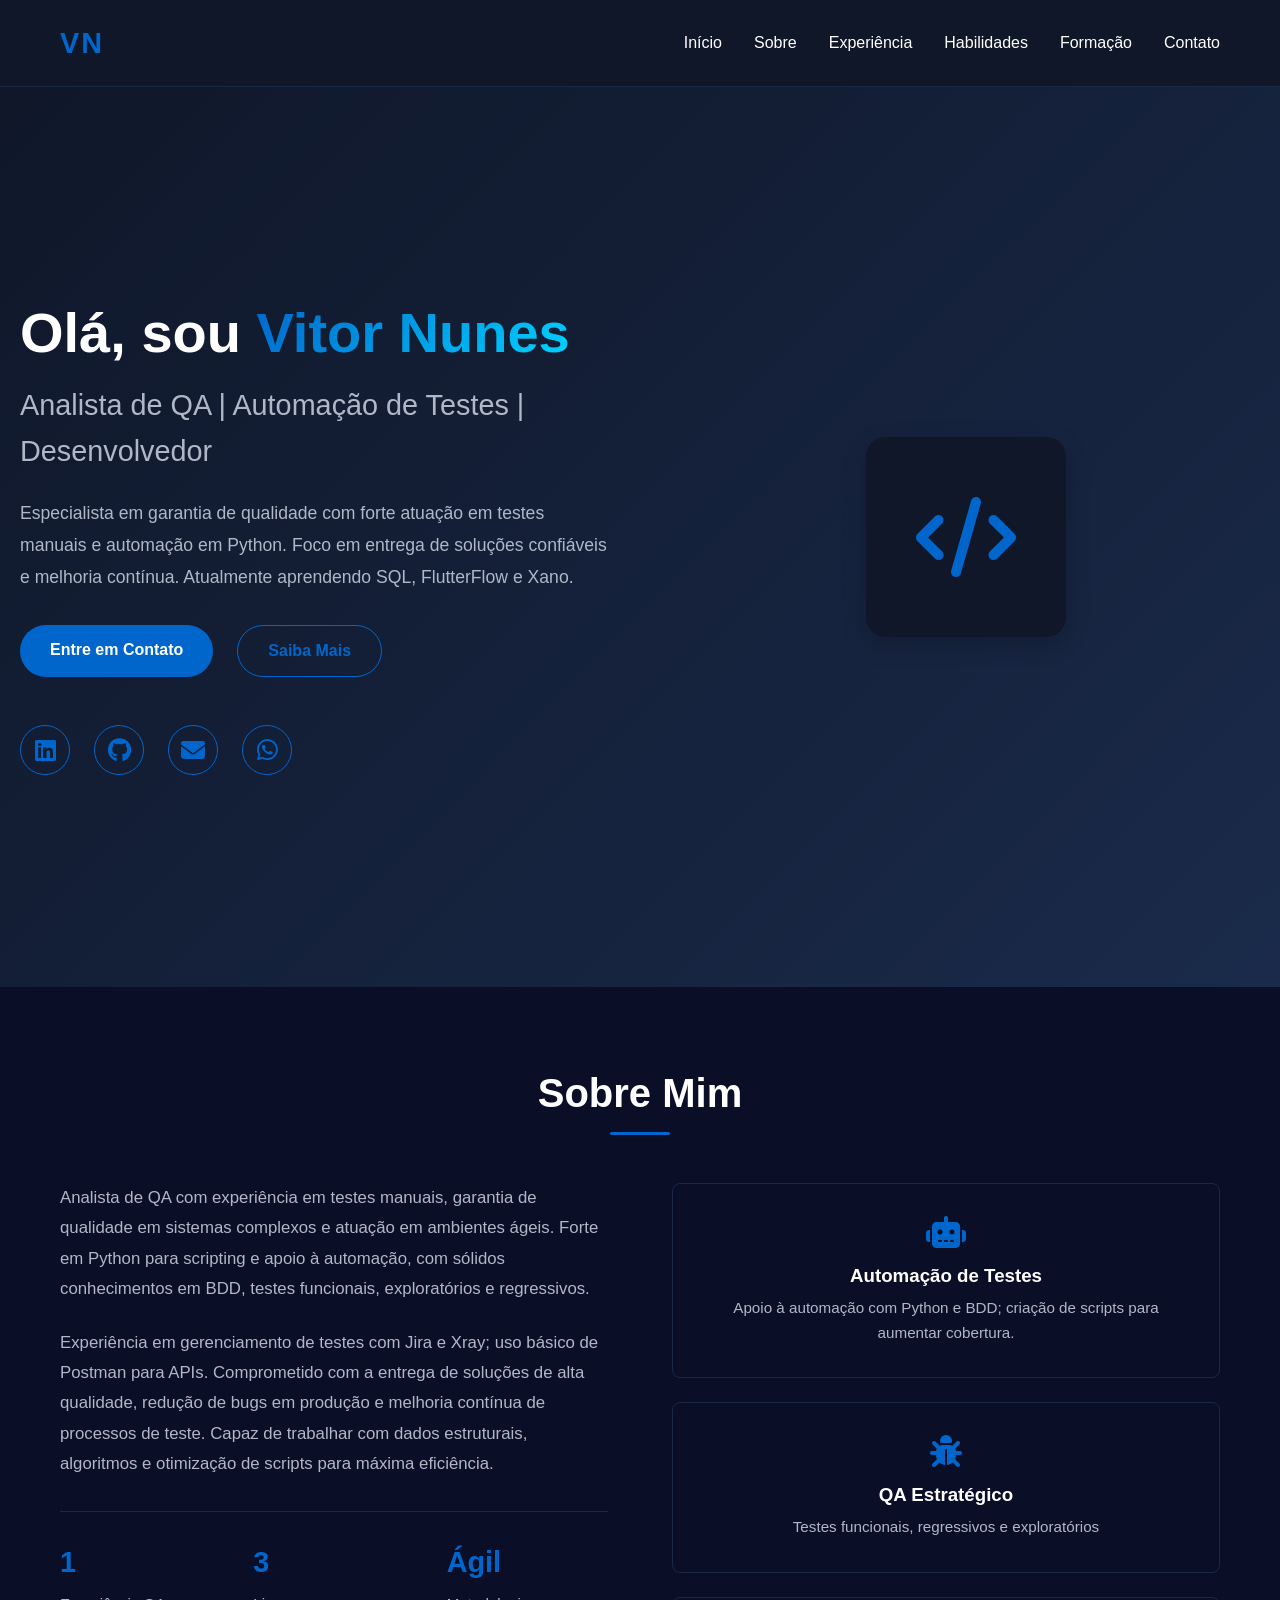
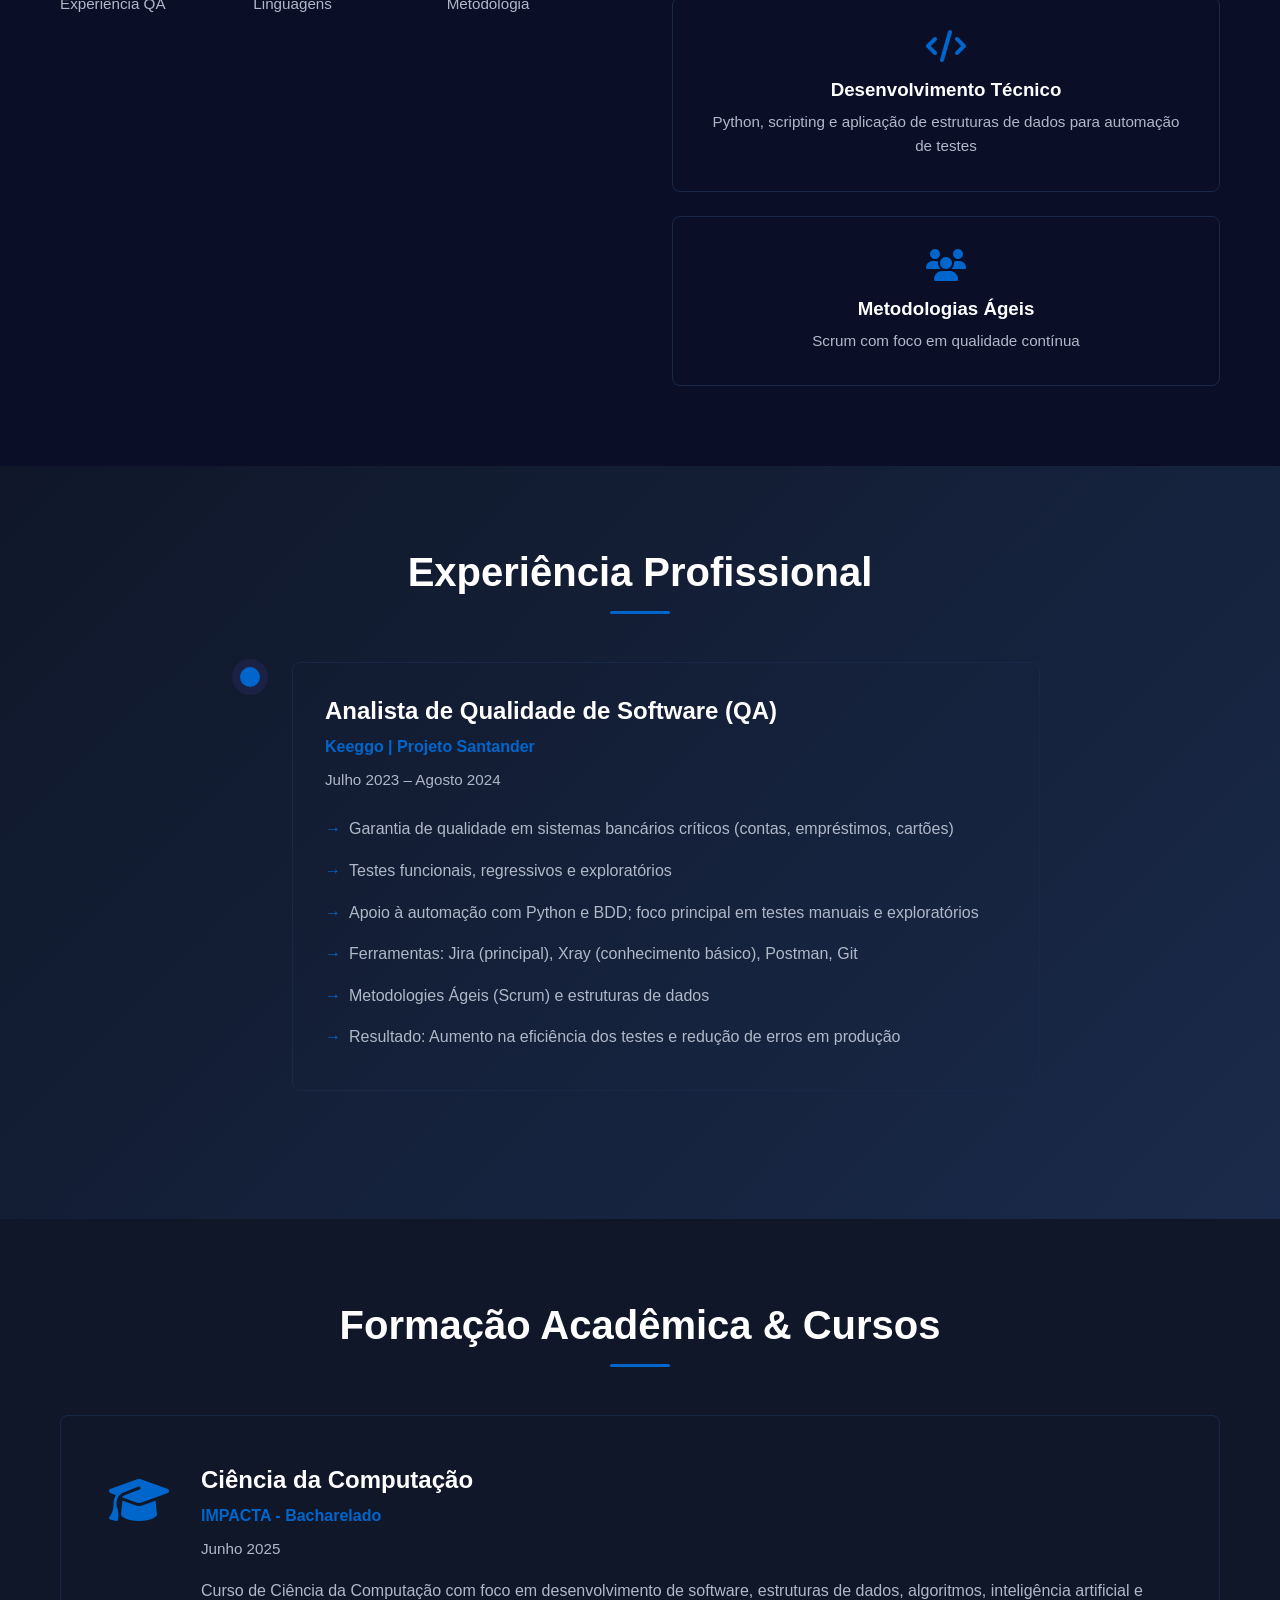
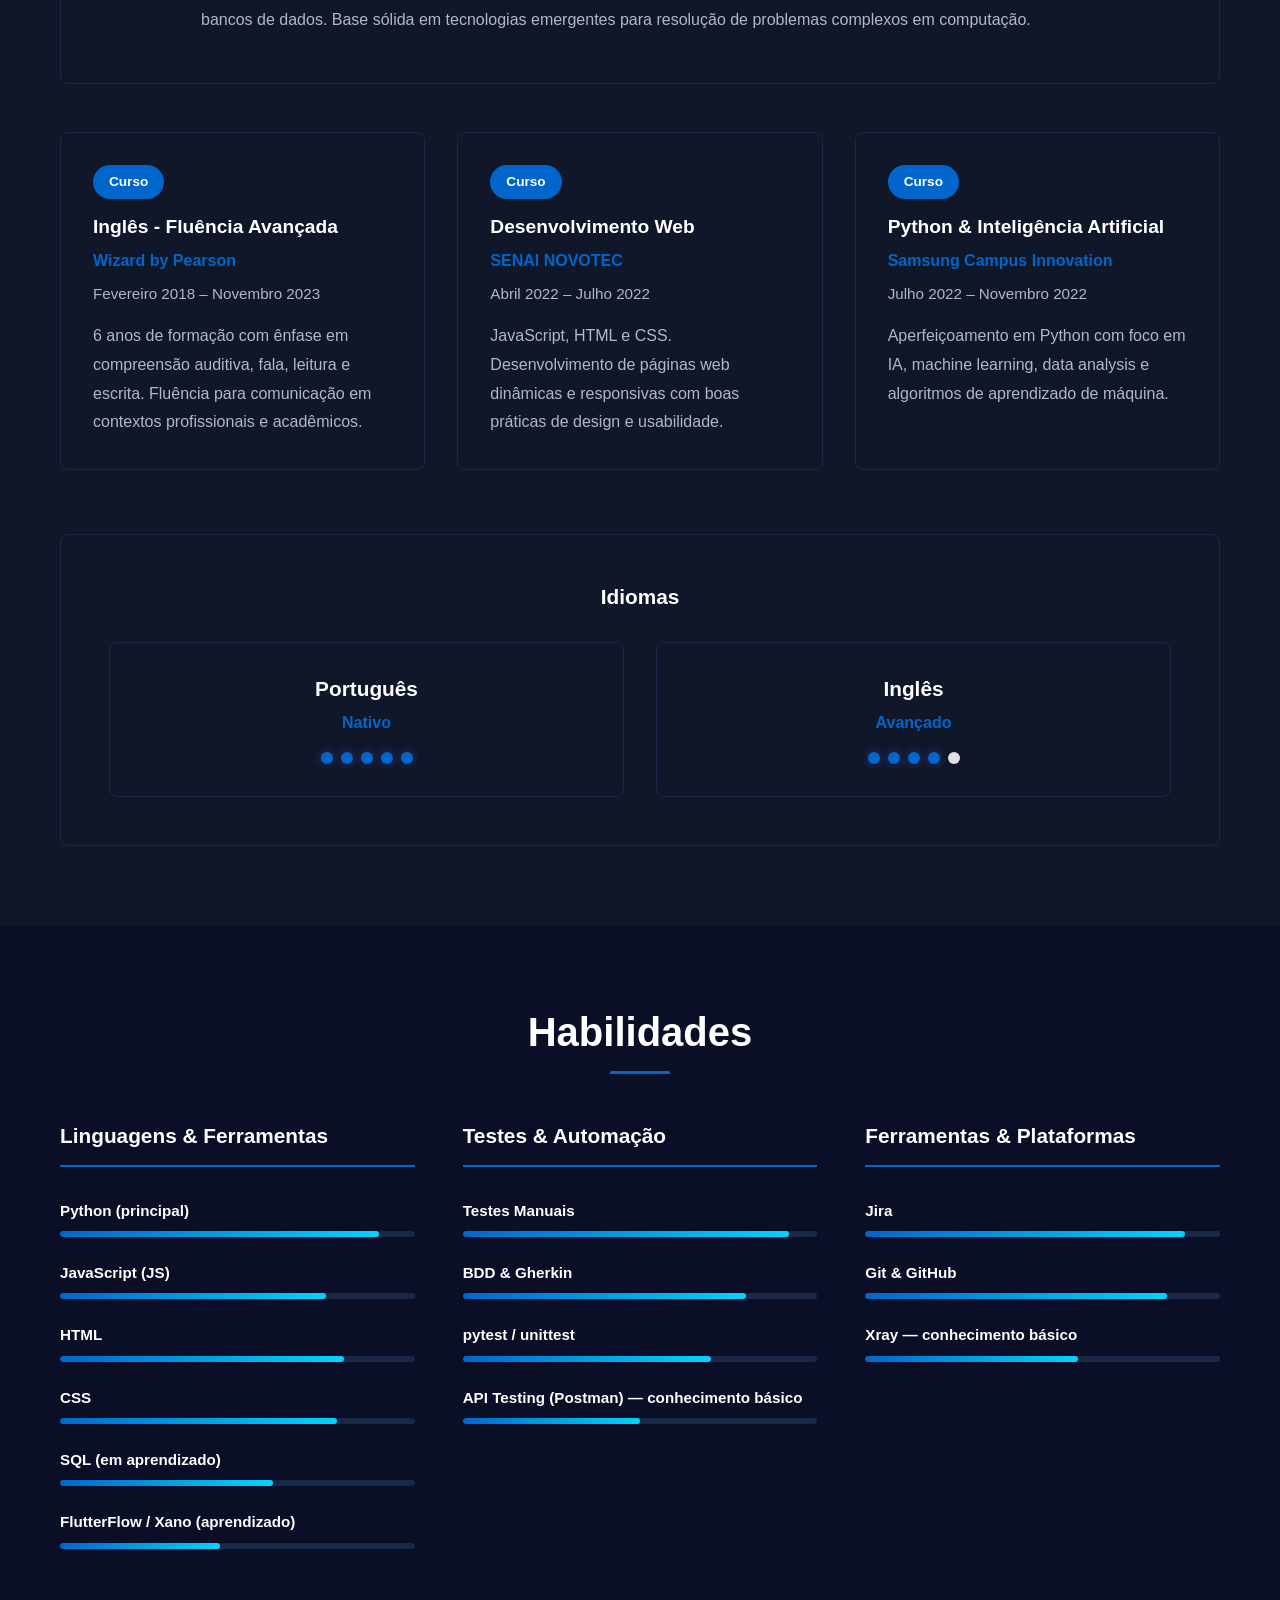
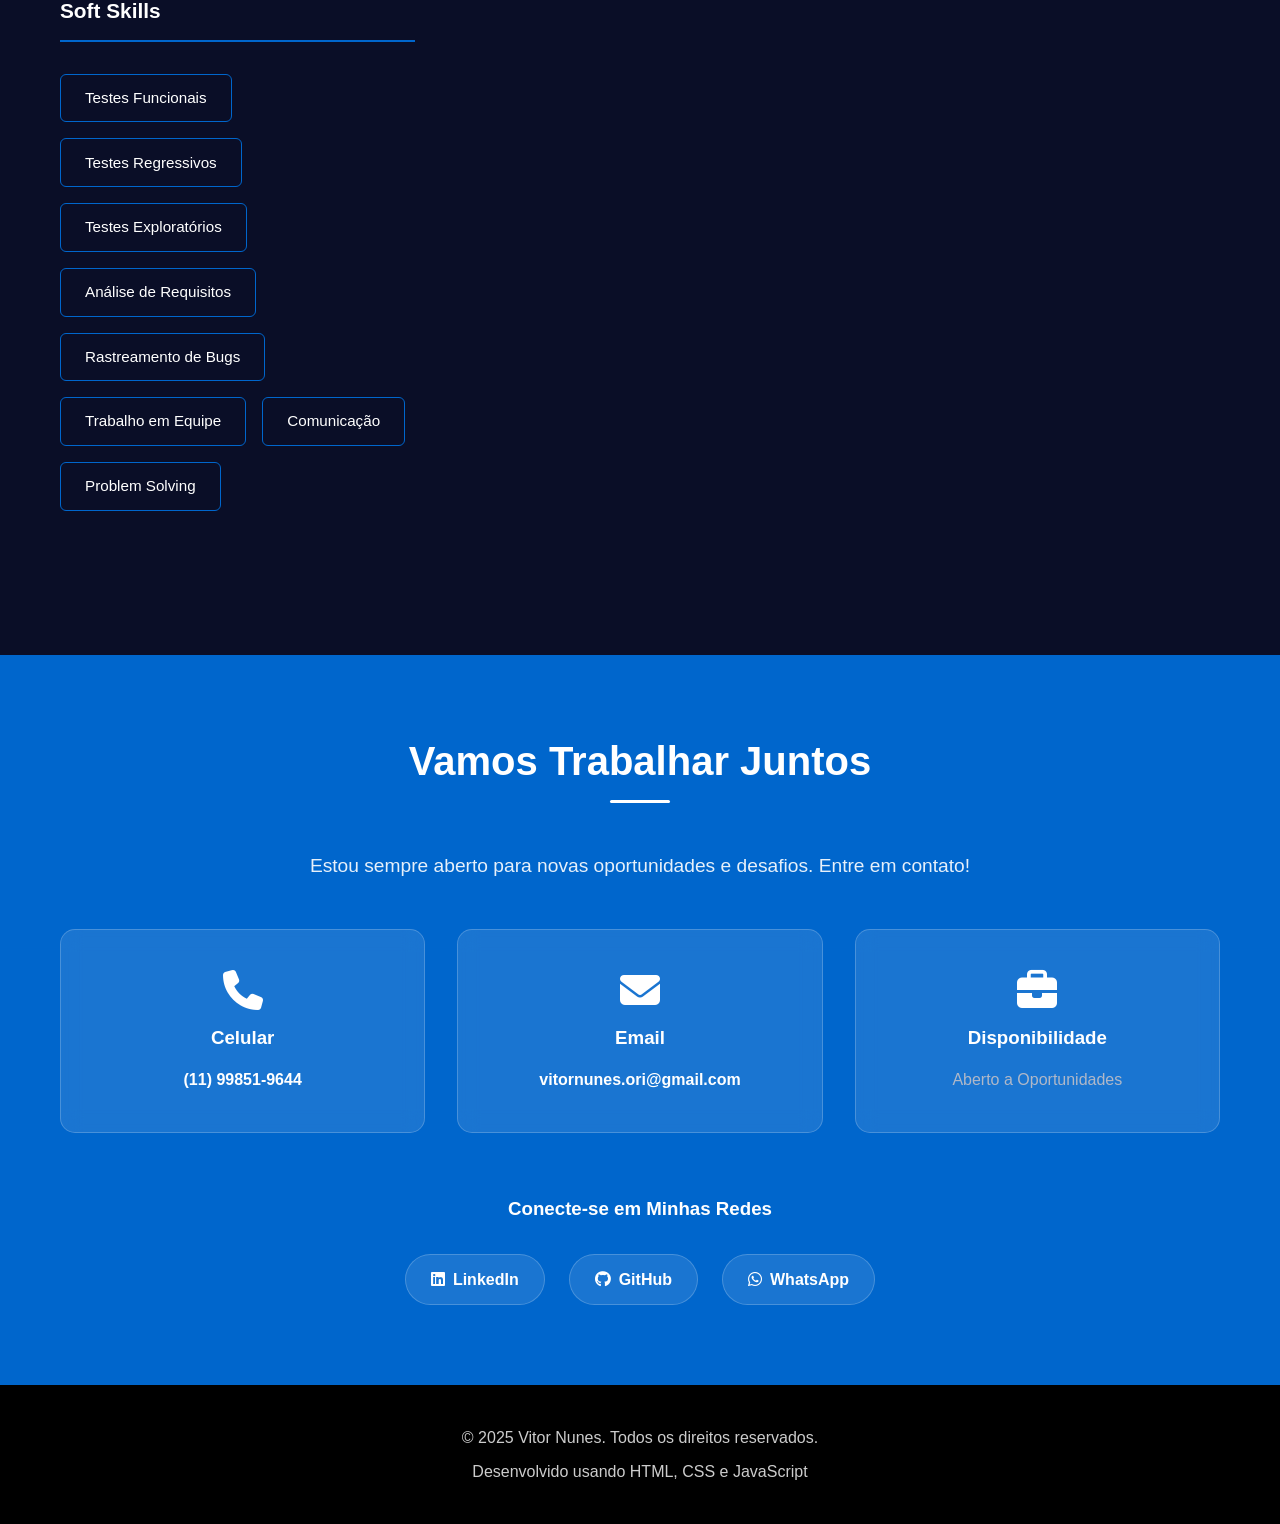
==== commit 25cb6aa1: "Marcar Xray como conhecimento básico no texto" ====
--- a/index.html
+++ b/index.html
@@ -76,7 +76,7 @@
                         e regressivos.
                     </p>
                     <p>
-                        Experiência comprovada em gerenciamento de testes com Jira, Xray e Postman. 
+                        Experiência em gerenciamento de testes com Jira e Xray; uso básico de Postman para APIs. 
                         Comprometido com a entrega de soluções de alta qualidade, redução de bugs em 
                         produção e melhoria contínua de processos de teste. Capaz de trabalhar com dados 
                         estruturais, algoritmos e otimização de scripts para máxima eficiência.
@@ -139,7 +139,7 @@
                             <li>Garantia de qualidade em sistemas bancários críticos (contas, empréstimos, cartões)</li>
                             <li>Testes funcionais, regressivos e exploratórios</li>
                             <li>Apoio à automação com Python e BDD; foco principal em testes manuais e exploratórios</li>
-                            <li>Ferramentas: Jira, Xray, Postman, Git</li>
+                            <li>Ferramentas: Jira (principal), Xray (conhecimento básico), Postman, Git</li>
                             <li>Metodologies Ágeis (Scrum) e estruturas de dados</li>
                             <li>Resultado: Aumento na eficiência dos testes e redução de erros em produção</li>
                         </ul>
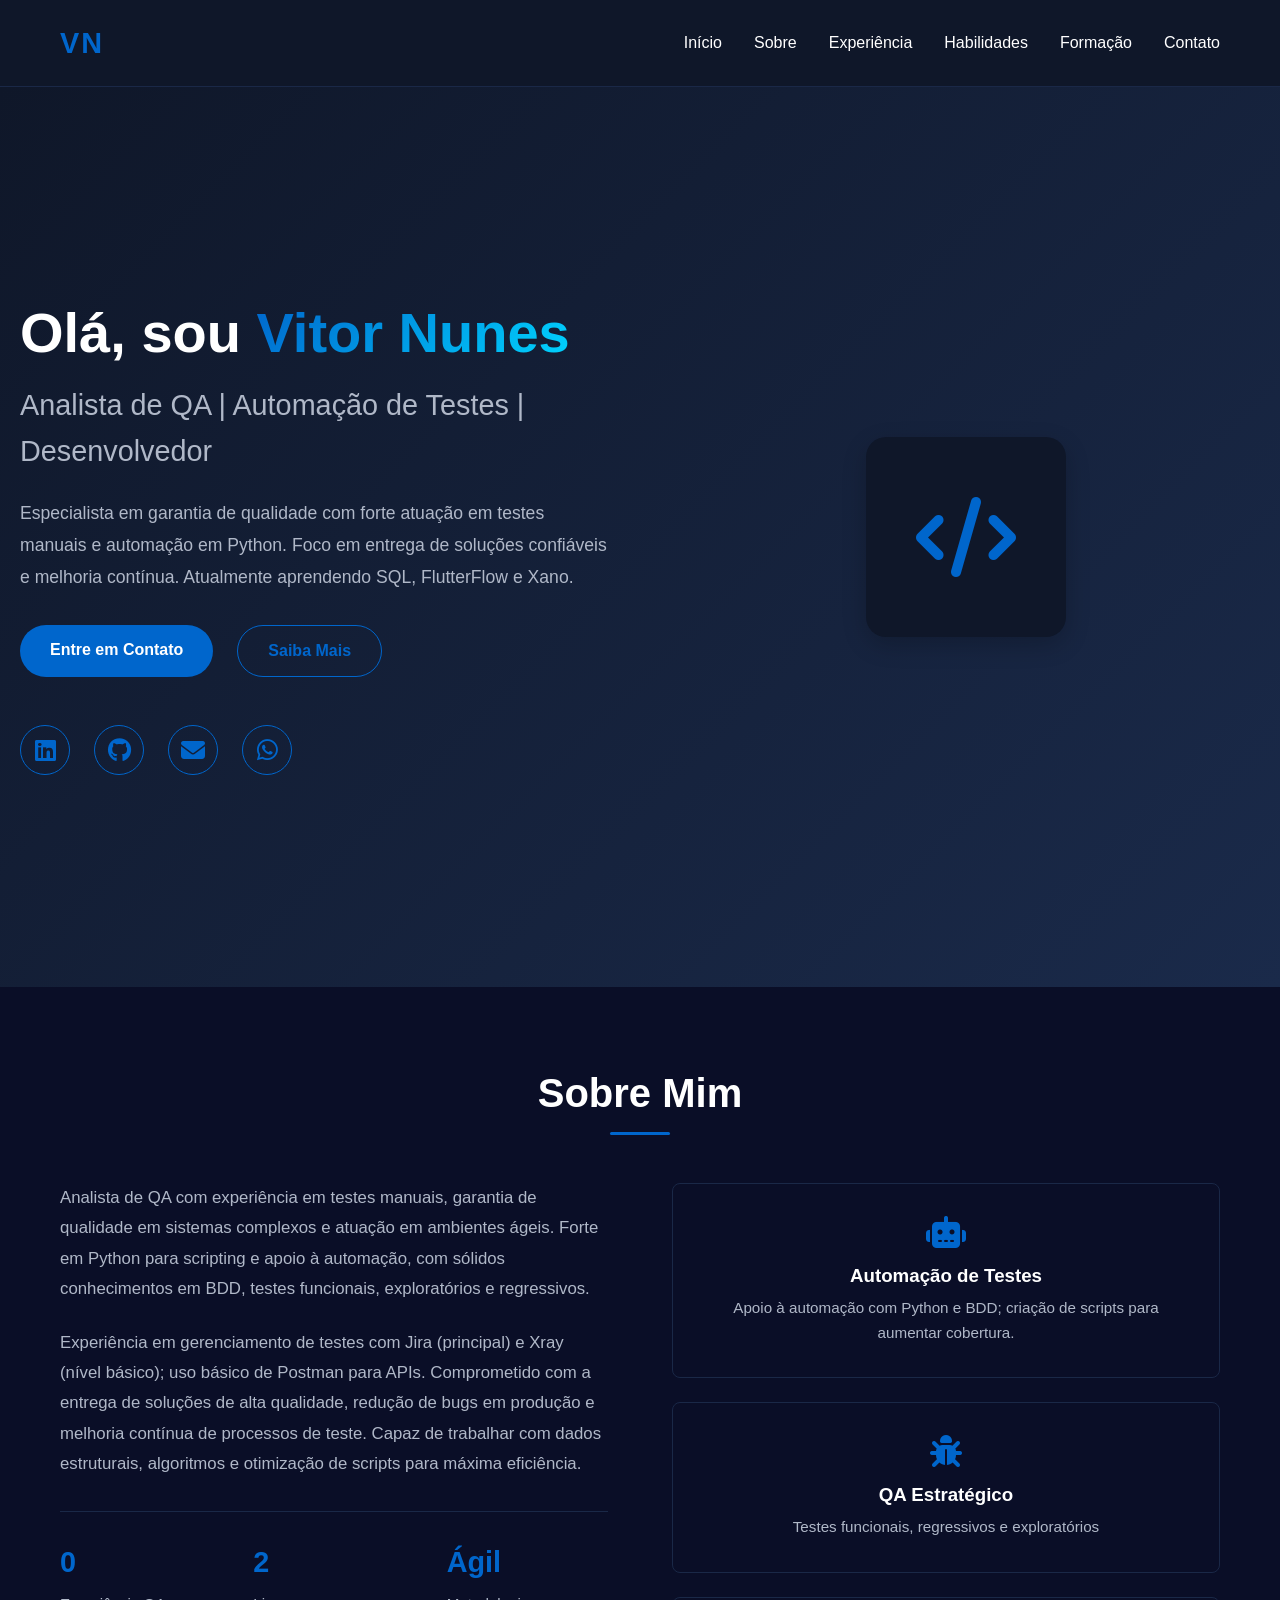
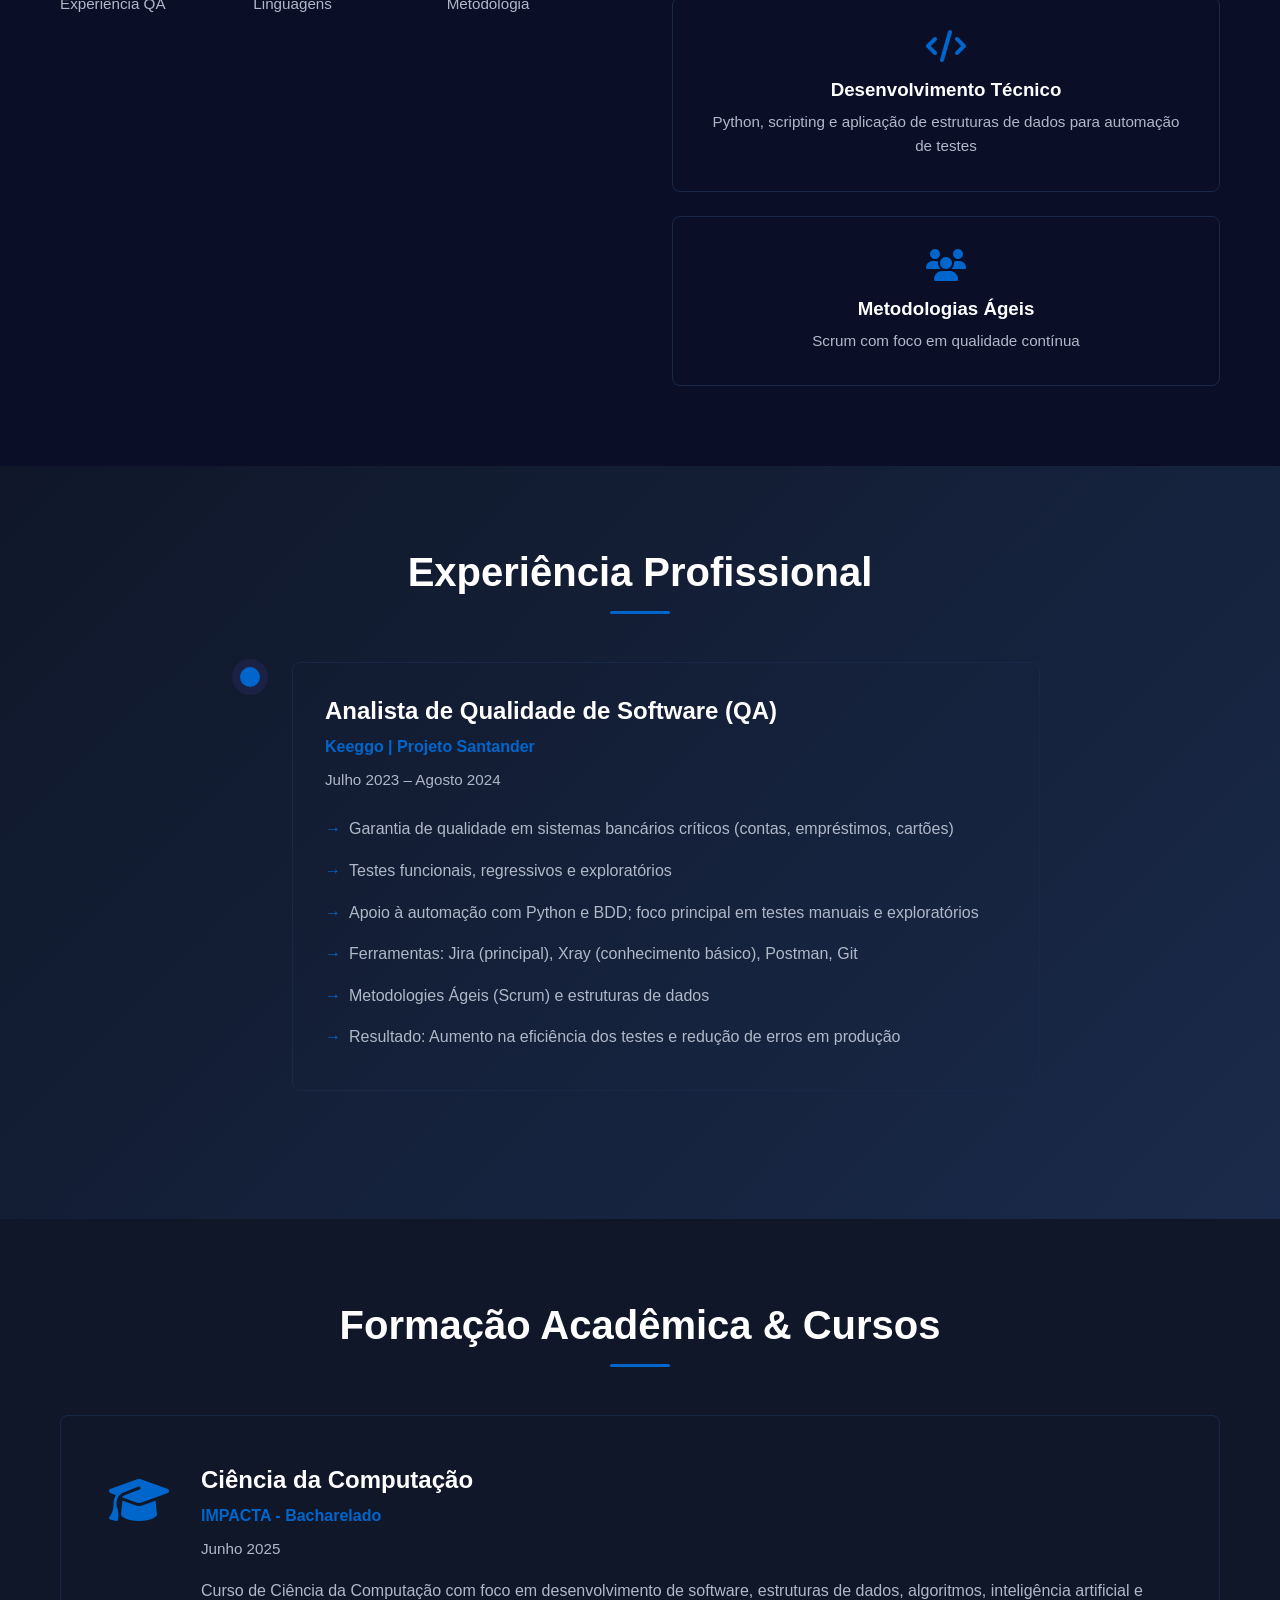
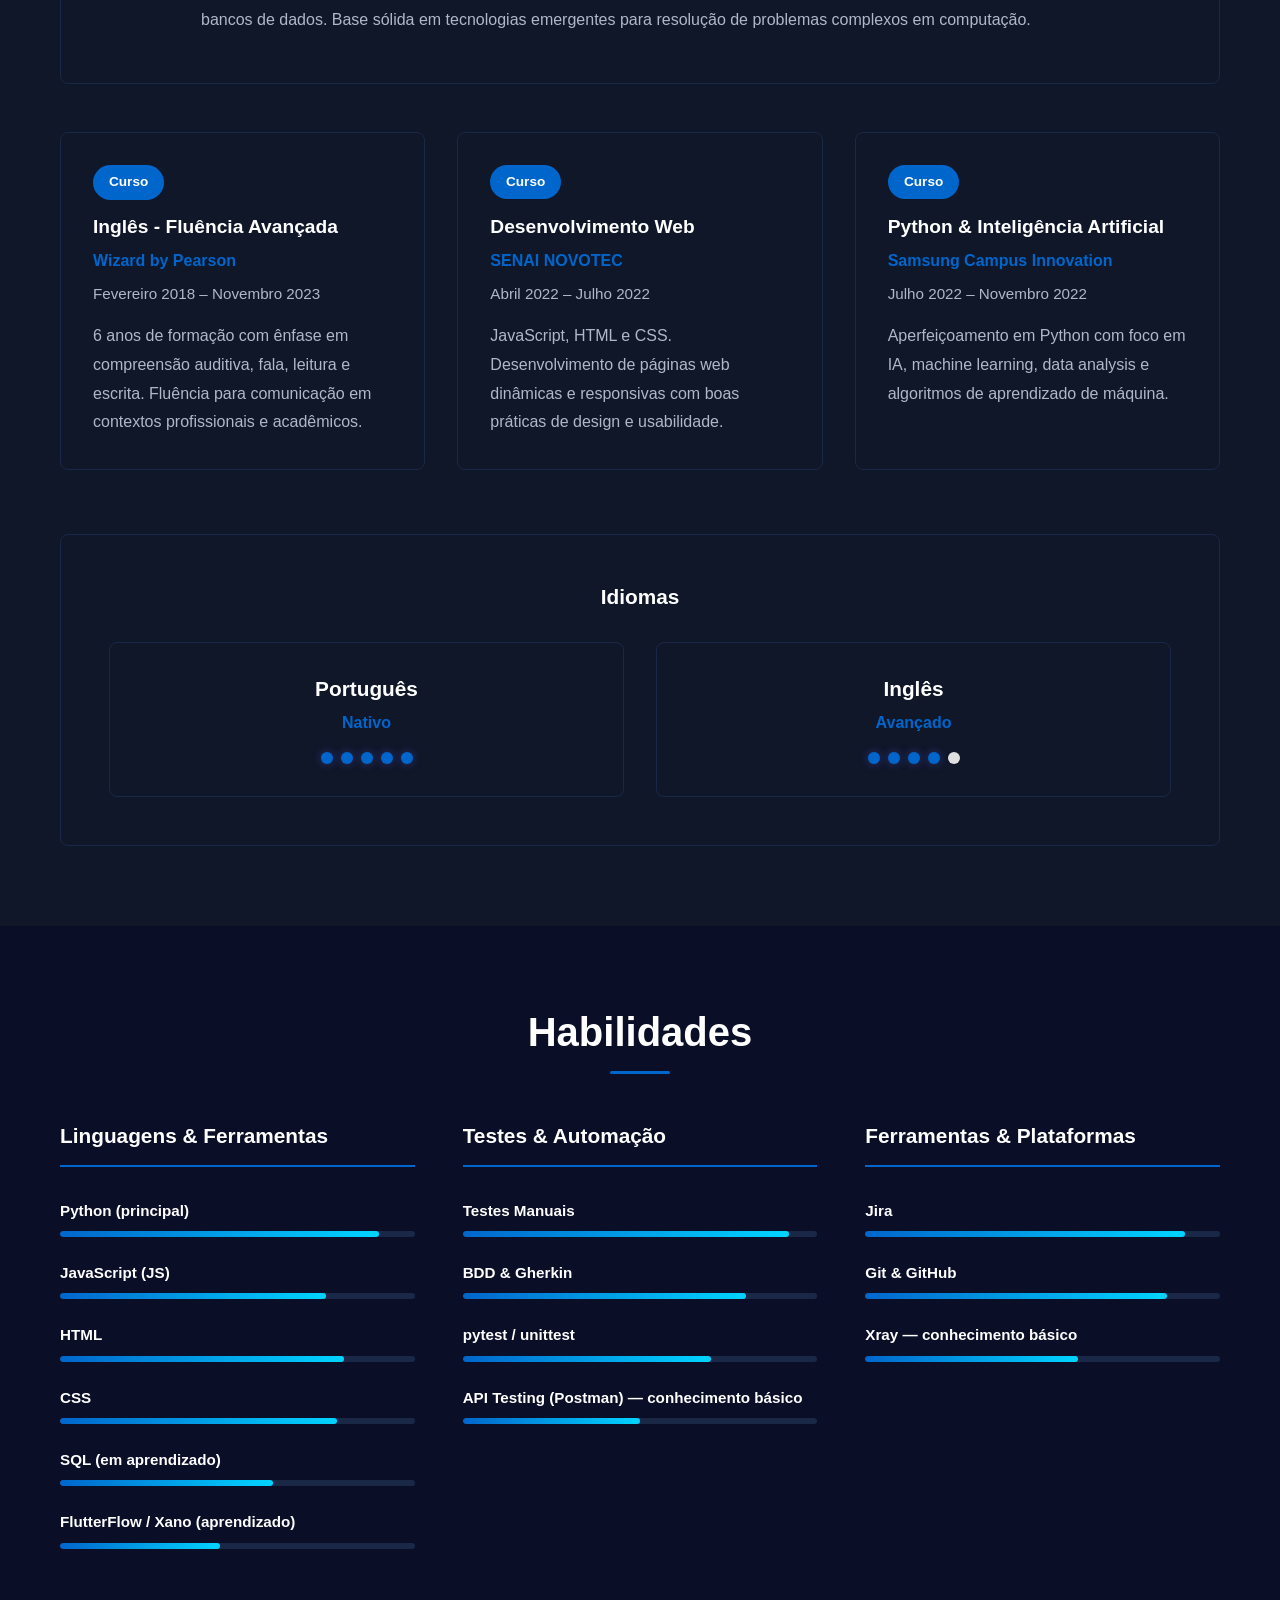
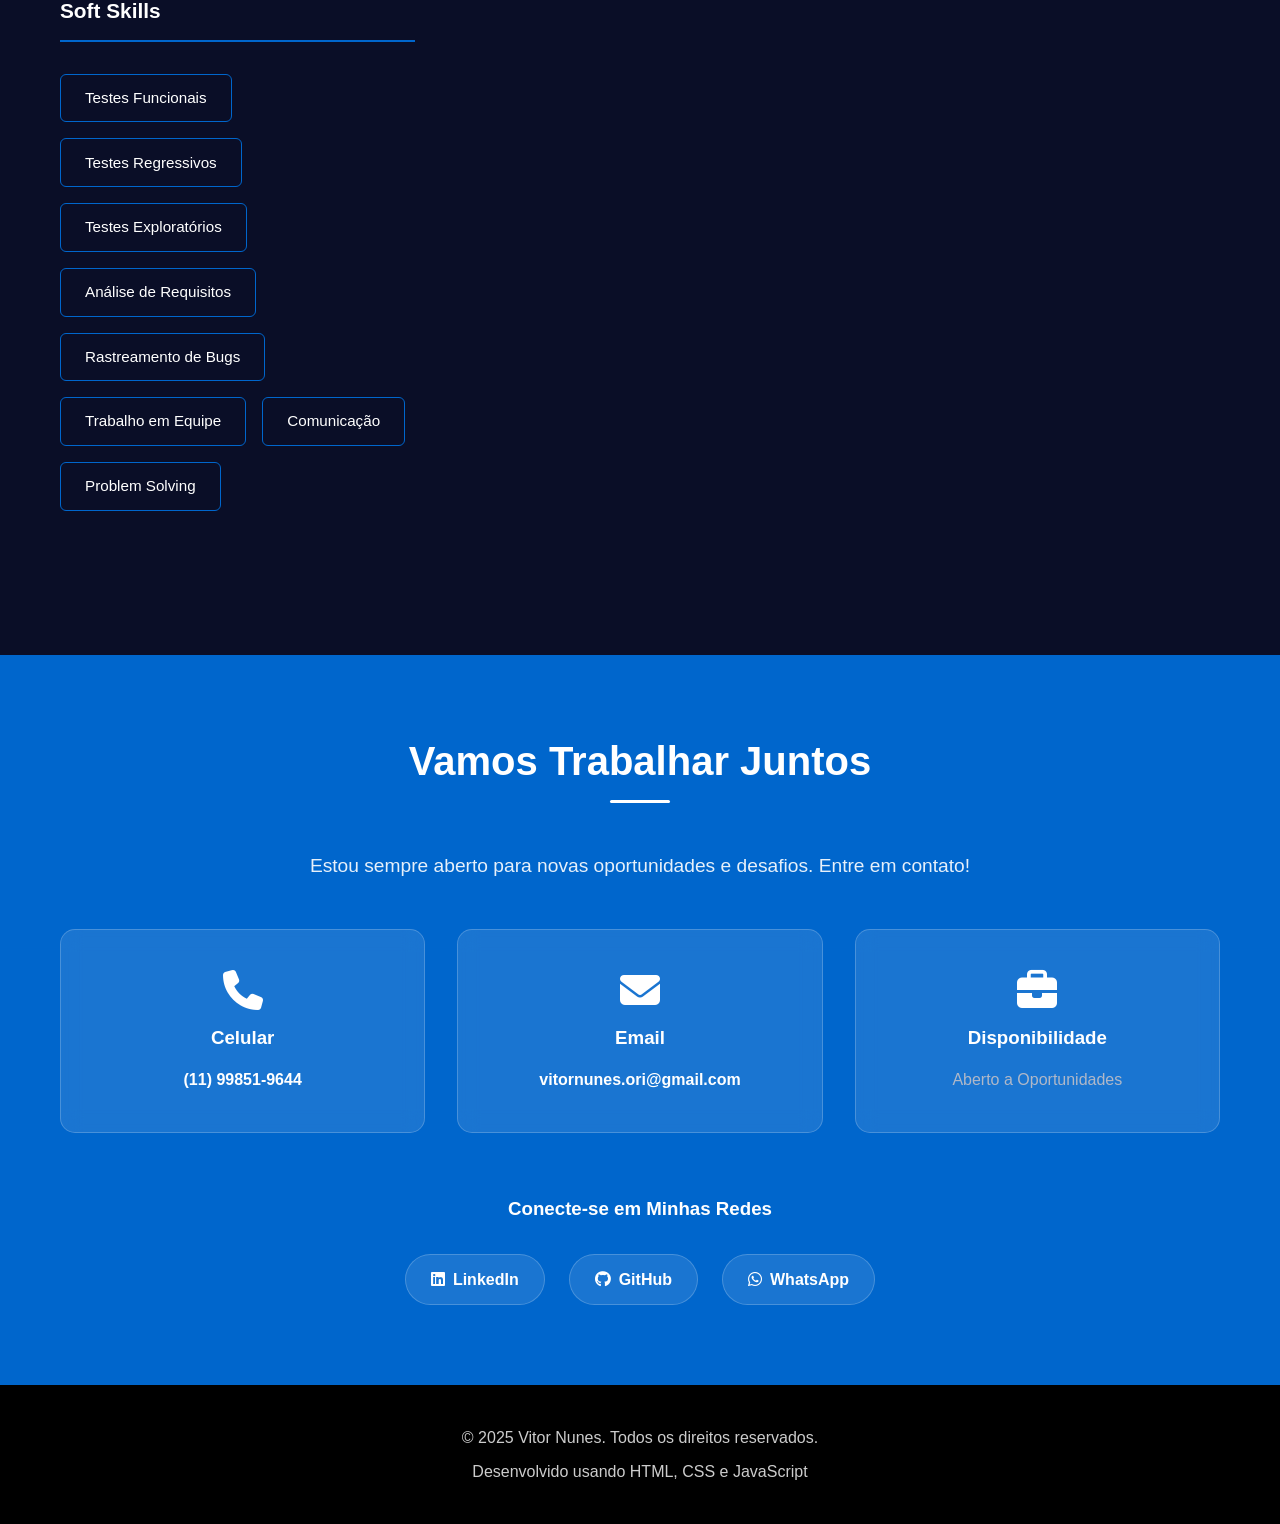
==== commit f6028b41: "Especifica nível básico de Xray na descrição" ====
--- a/index.html
+++ b/index.html
@@ -76,7 +76,7 @@
                         e regressivos.
                     </p>
                     <p>
-                        Experiência em gerenciamento de testes com Jira e Xray; uso básico de Postman para APIs. 
+                        Experiência em gerenciamento de testes com Jira (principal) e Xray (nível básico); uso básico de Postman para APIs. 
                         Comprometido com a entrega de soluções de alta qualidade, redução de bugs em 
                         produção e melhoria contínua de processos de teste. Capaz de trabalhar com dados 
                         estruturais, algoritmos e otimização de scripts para máxima eficiência.
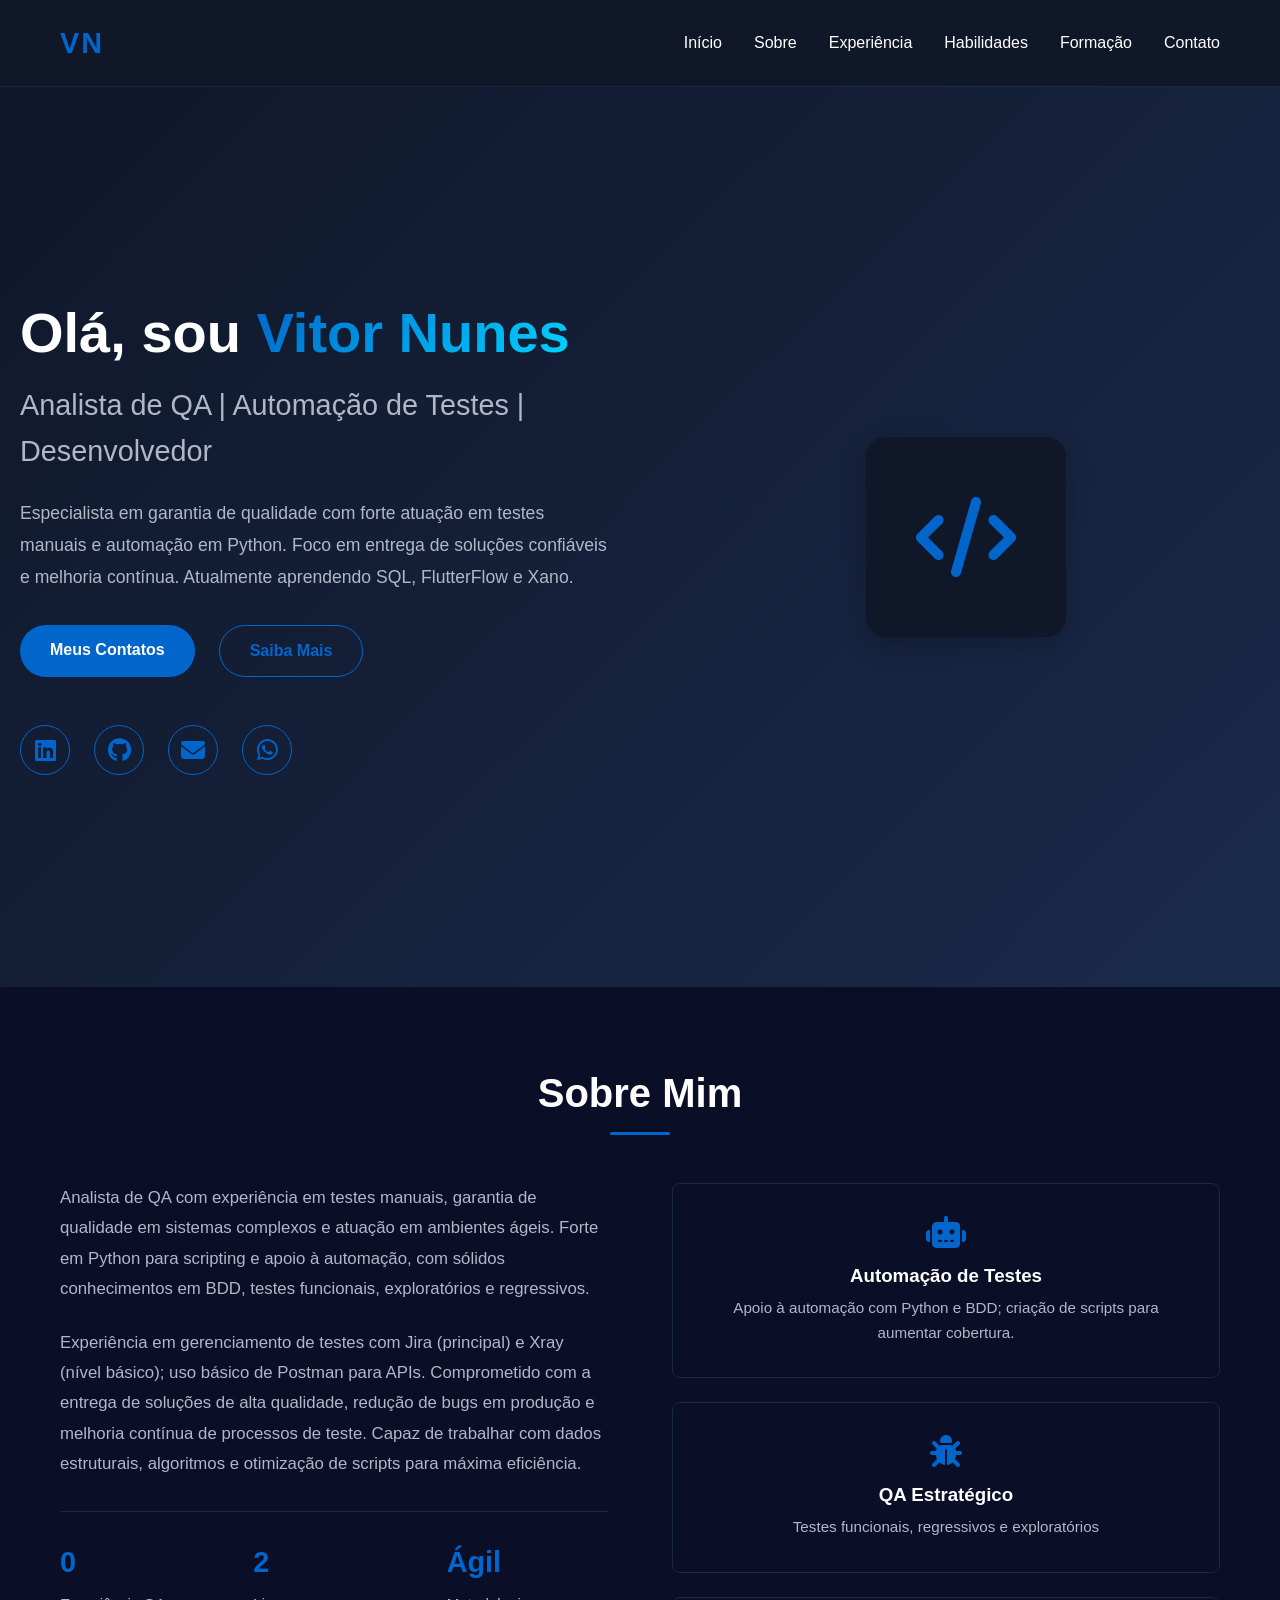
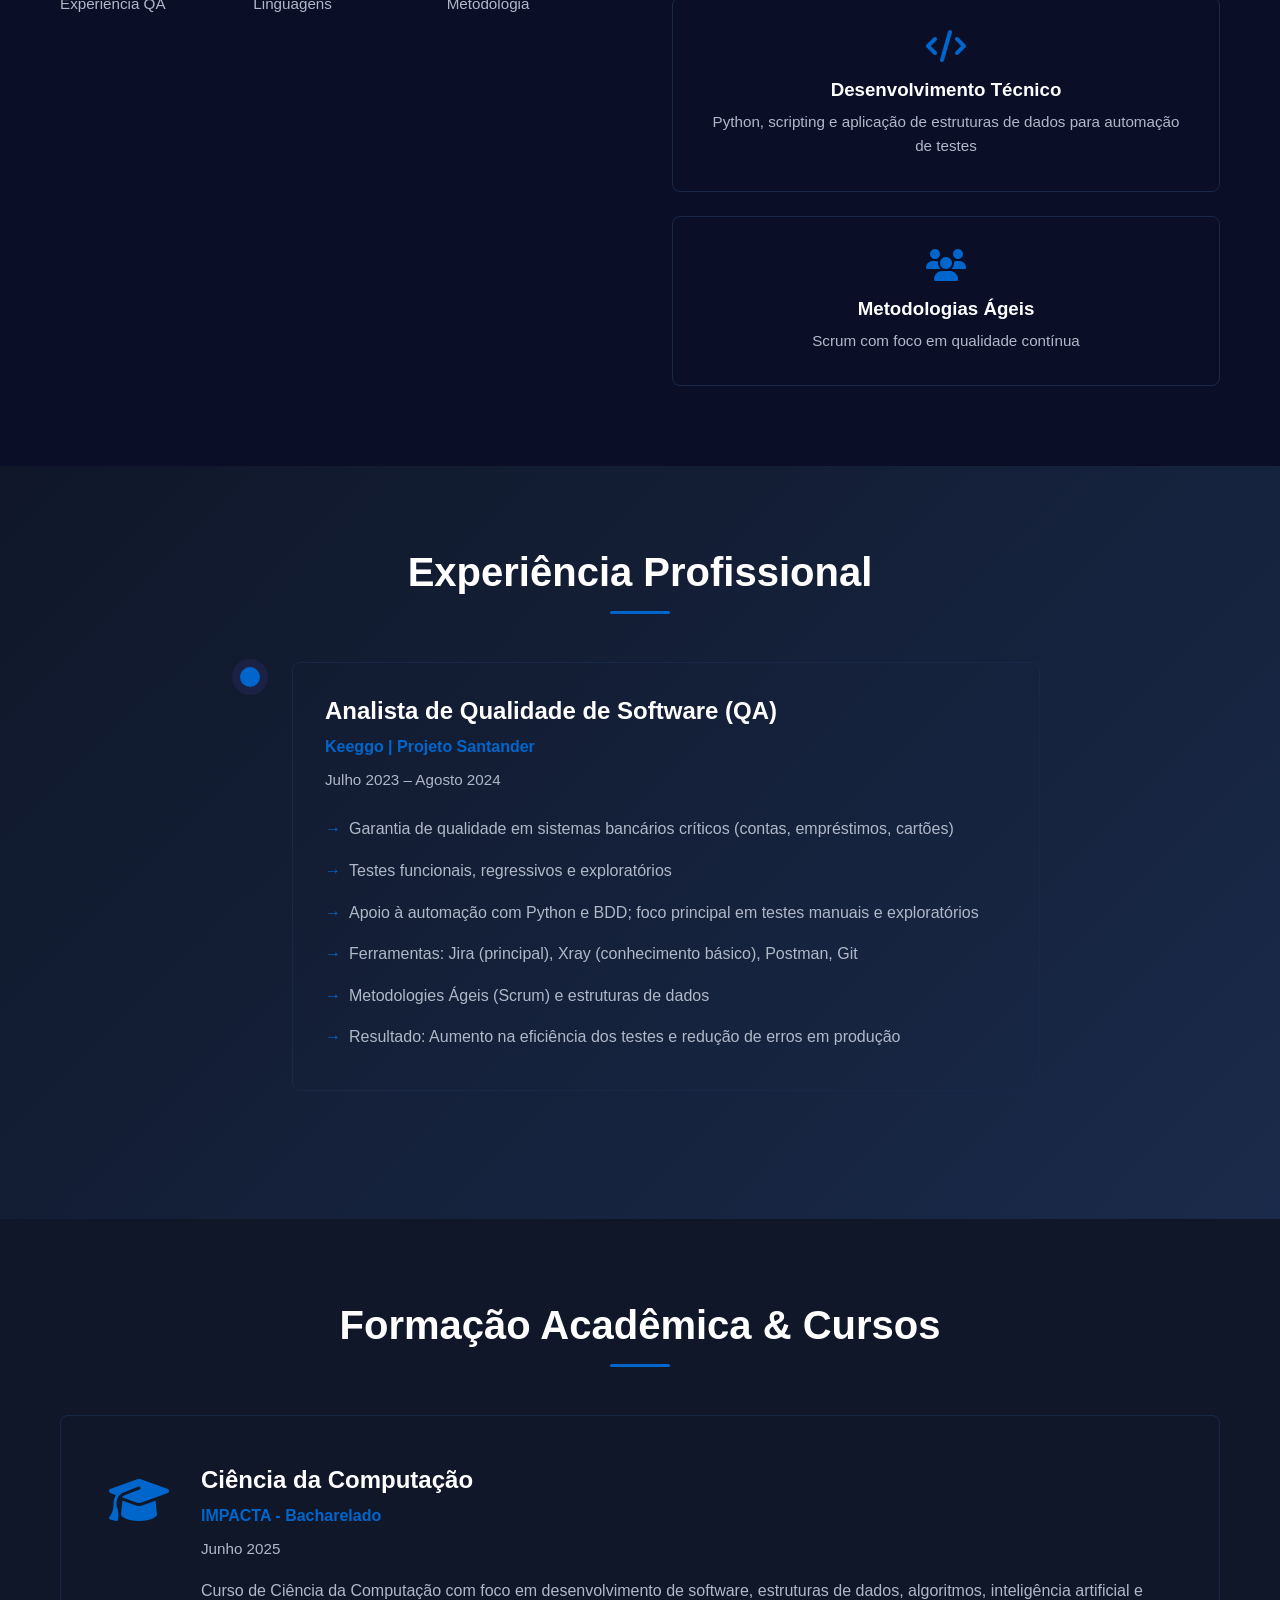
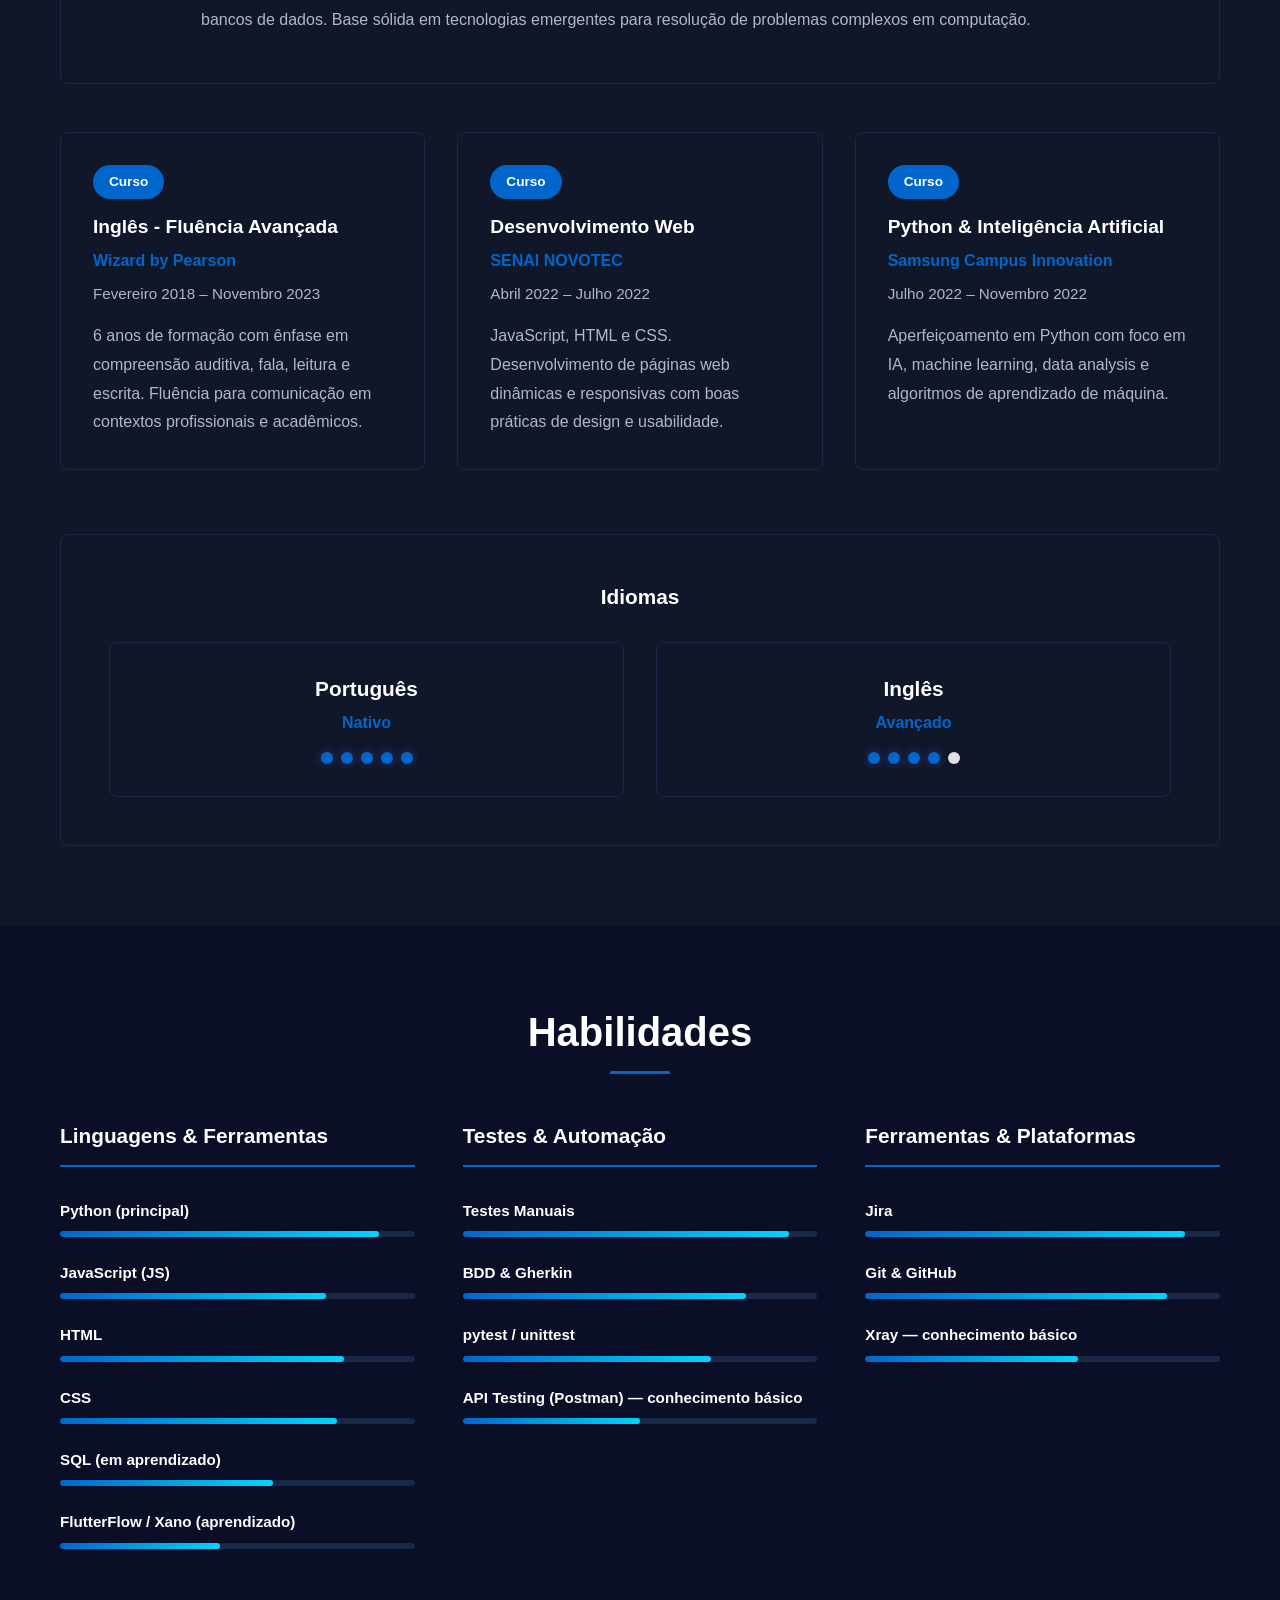
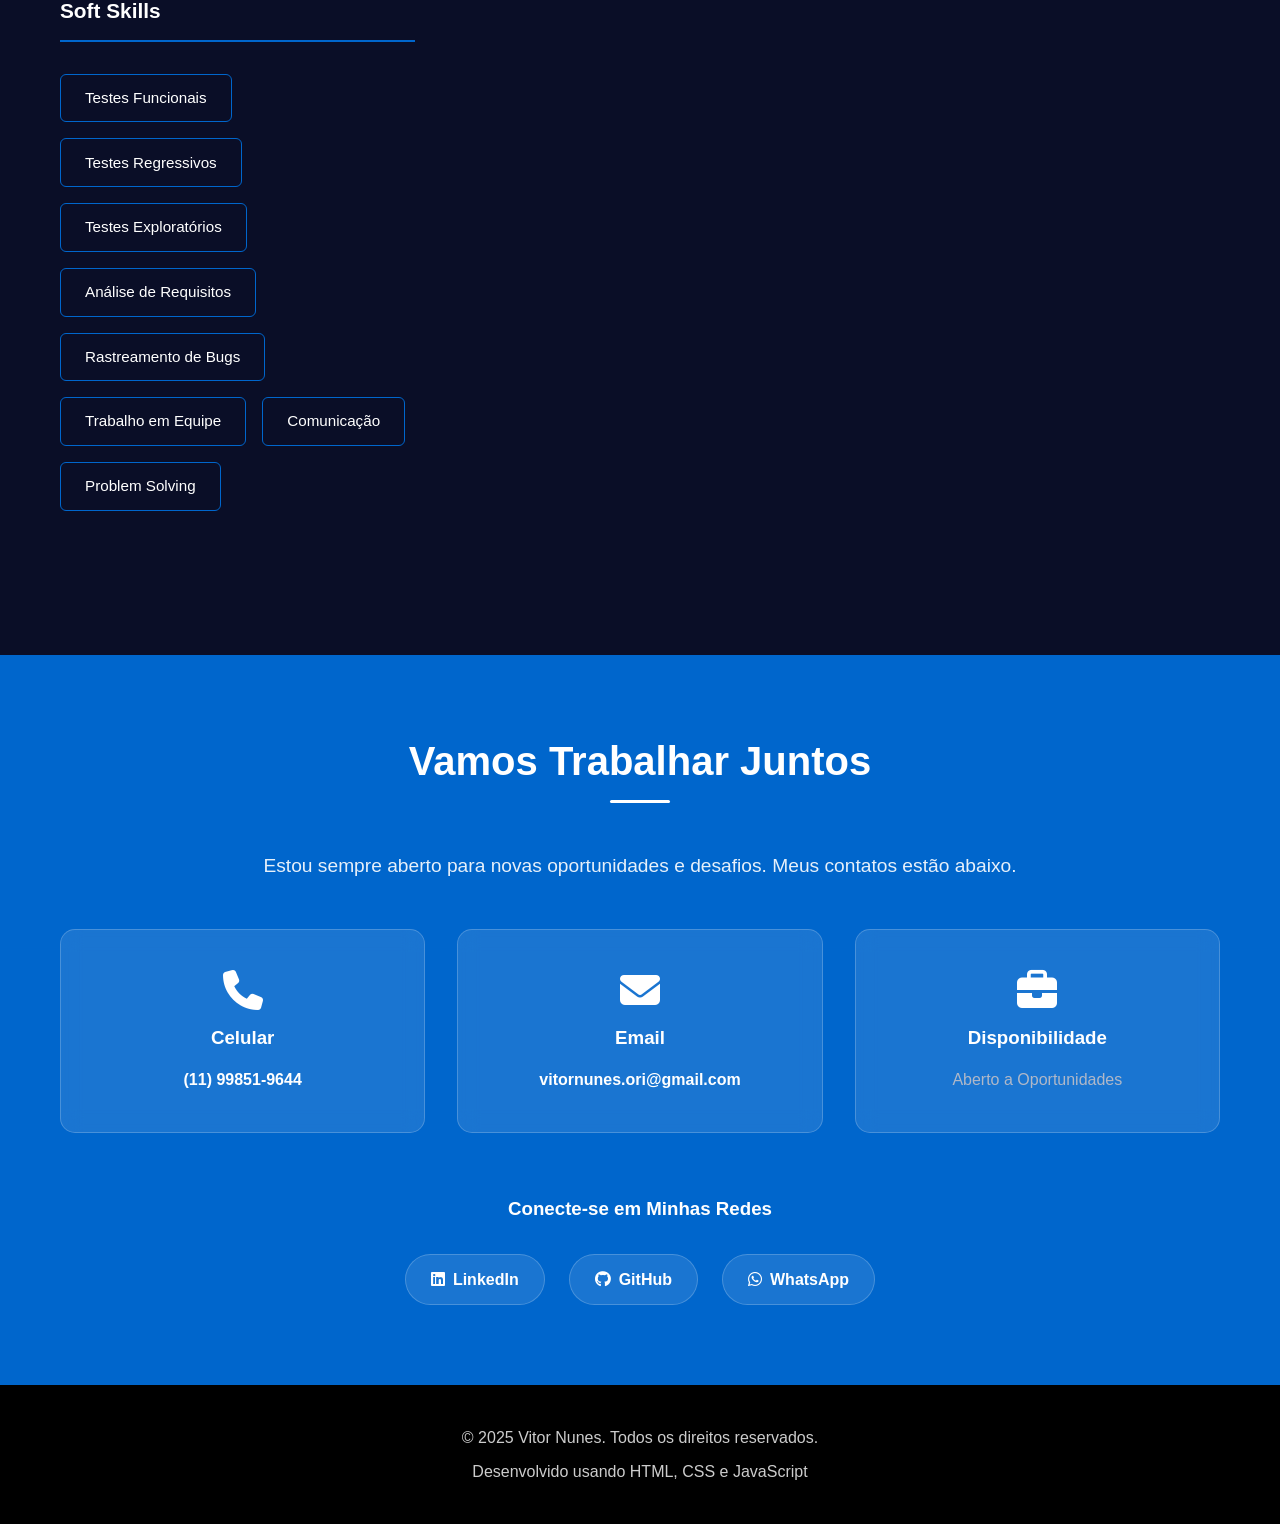
==== commit 013bf9e5: "Alterar texto do botão e subtítulo de contato" ====
--- a/index.html
+++ b/index.html
@@ -38,7 +38,7 @@
                 Foco em entrega de soluções confiáveis e melhoria contínua. Atualmente aprendendo SQL, FlutterFlow e Xano.
             </p>
             <div class="hero-buttons">
-                <a href="#contato" class="btn btn-primary">Entre em Contato</a>
+                <a href="#contato" class="btn btn-primary">Meus Contatos</a>
                 <a href="#sobre" class="btn btn-secondary">Saiba Mais</a>
             </div>
             <div class="social-links">
@@ -360,7 +360,7 @@
     <section class="contact" id="contato">
         <div class="container">
             <h2>Vamos Trabalhar Juntos</h2>
-            <p class="contact-subtitle">Estou sempre aberto para novas oportunidades e desafios. Entre em contato!</p>
+            <p class="contact-subtitle">Estou sempre aberto para novas oportunidades e desafios. Meus contatos estão abaixo.</p>
             
             <div class="contact-grid">
                 <div class="contact-card">
